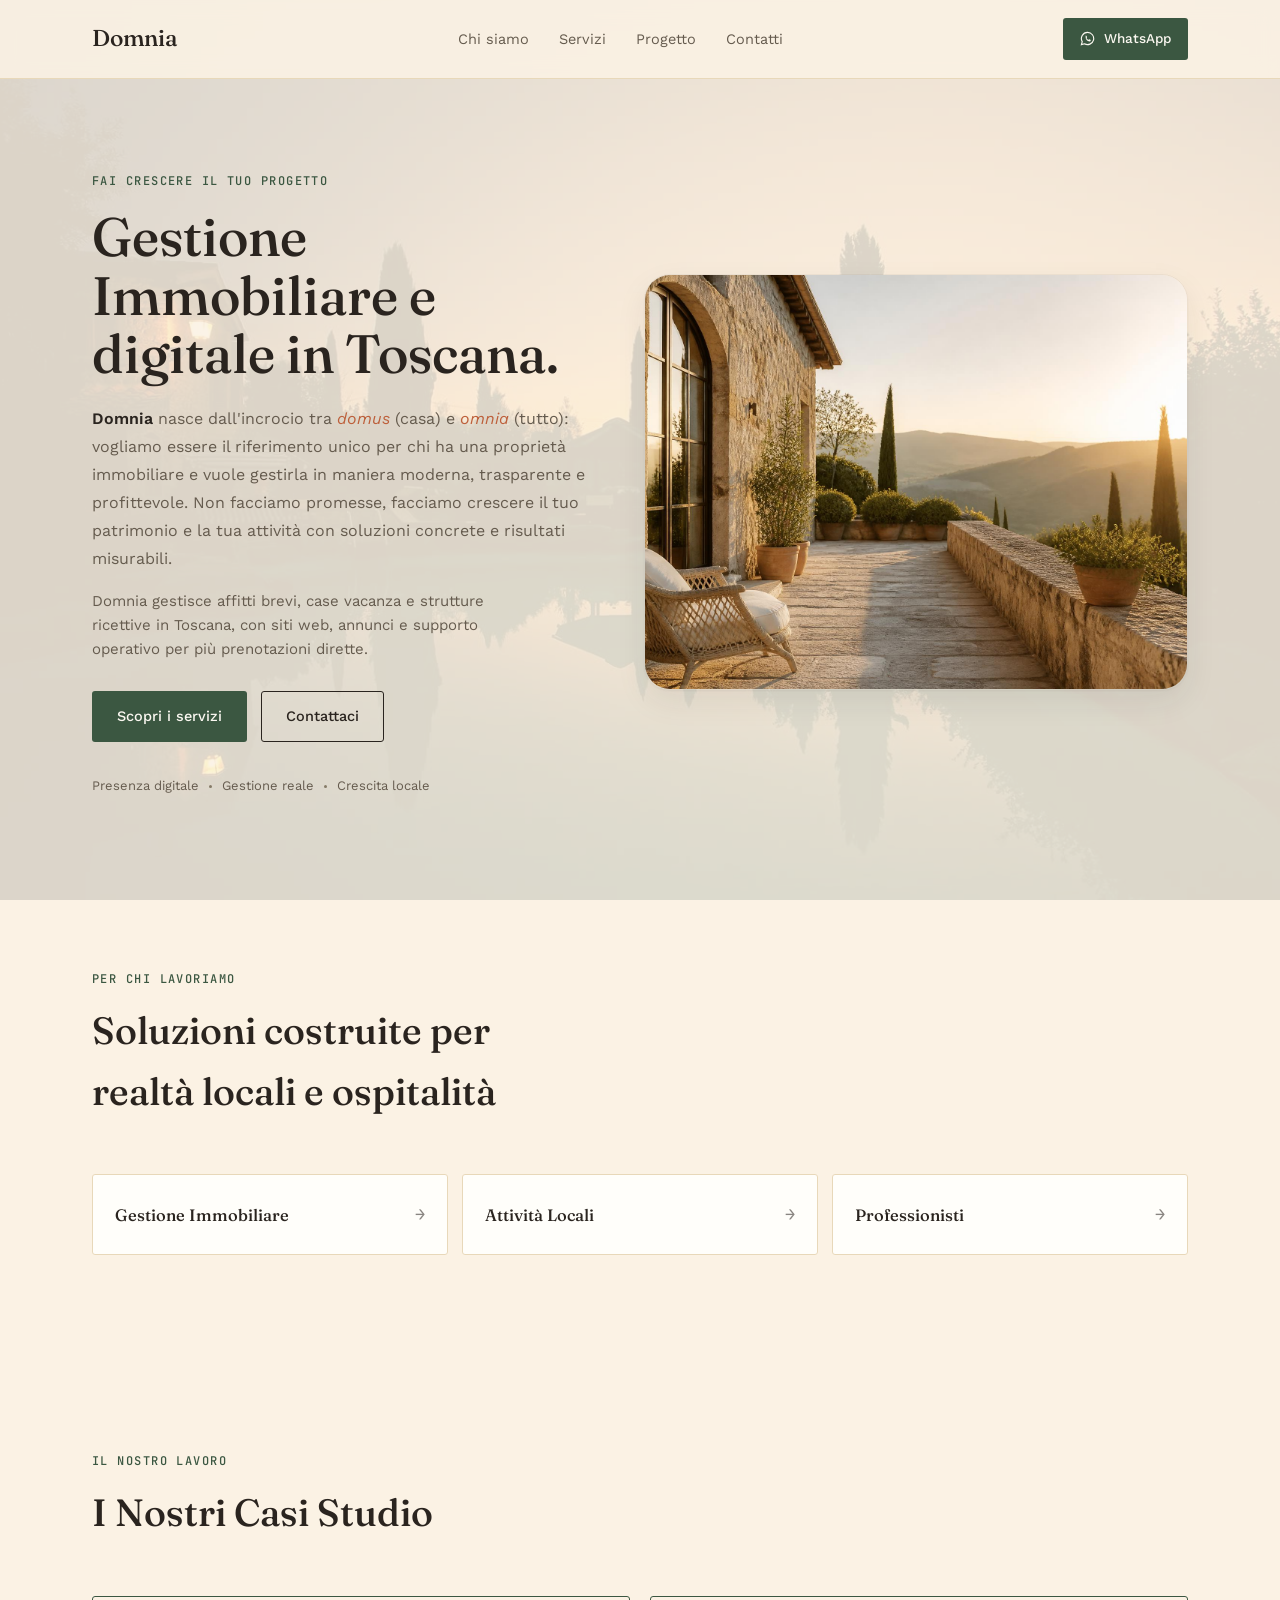
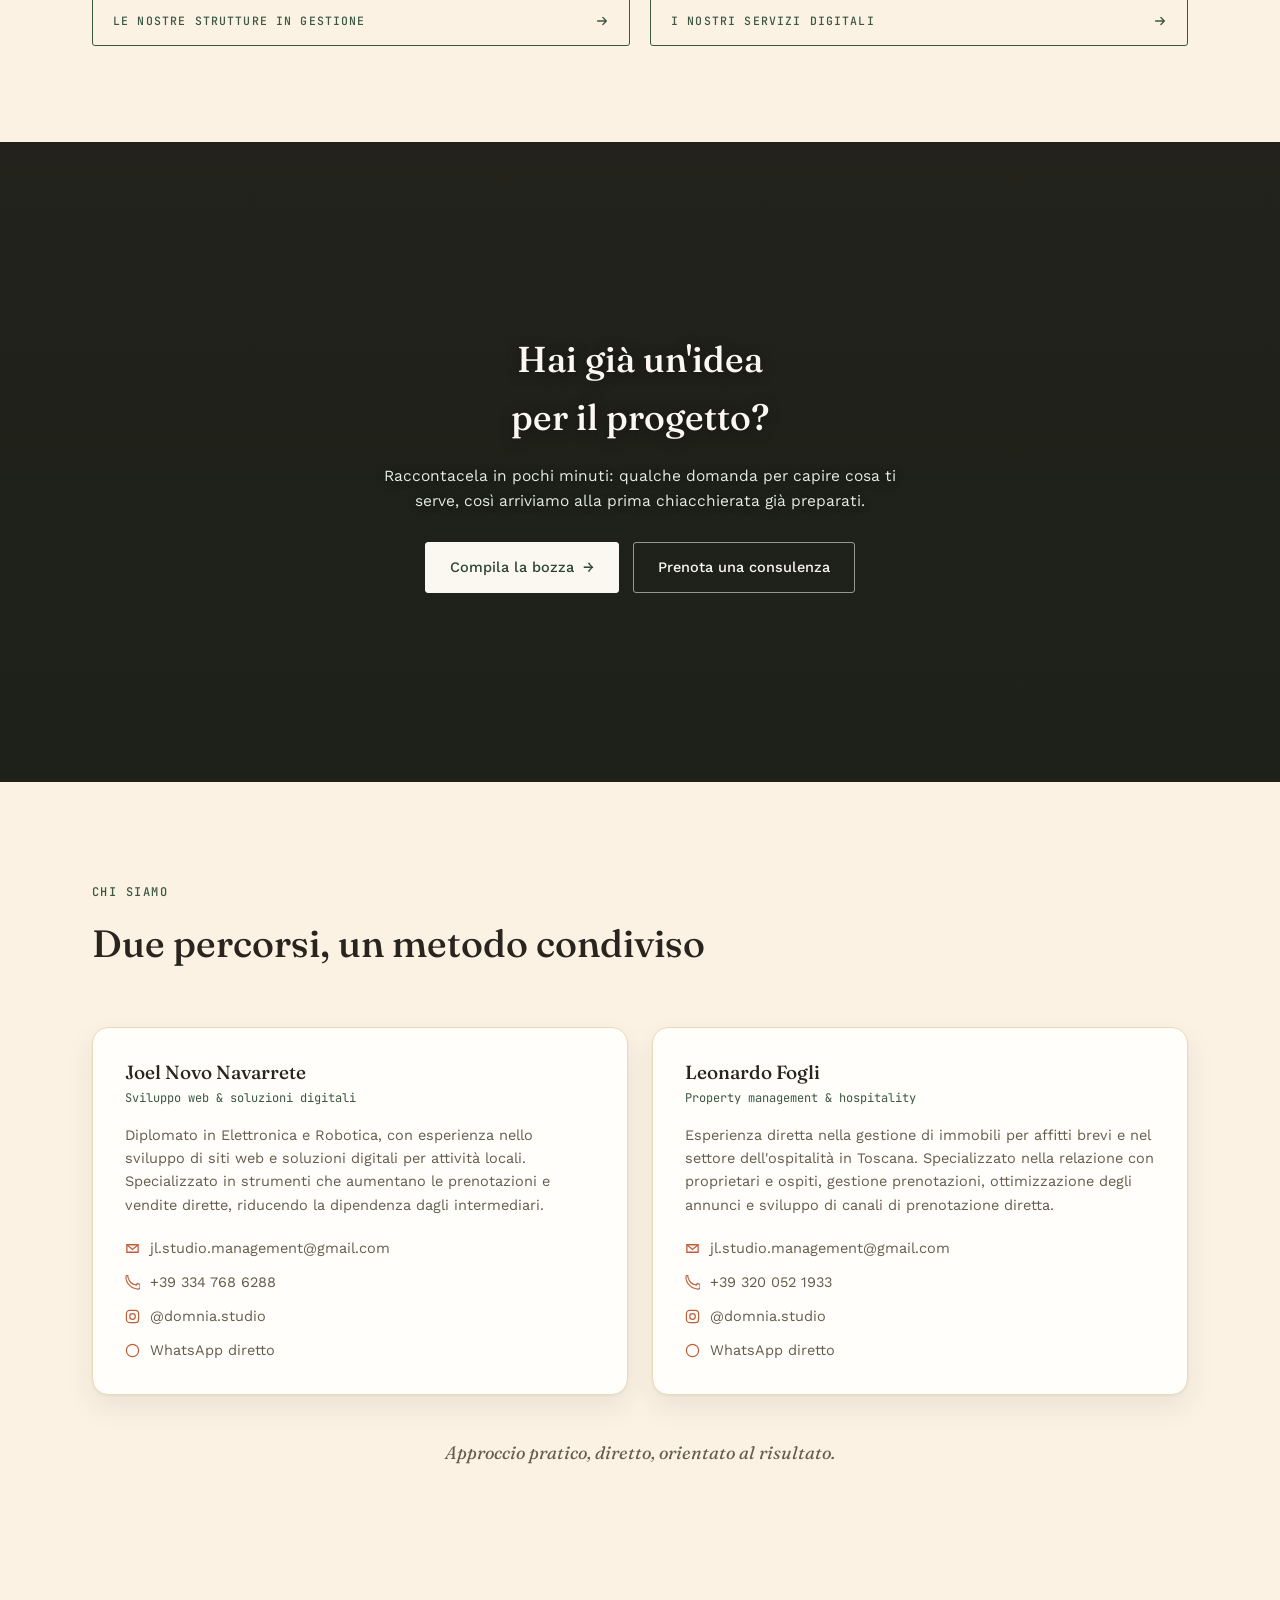
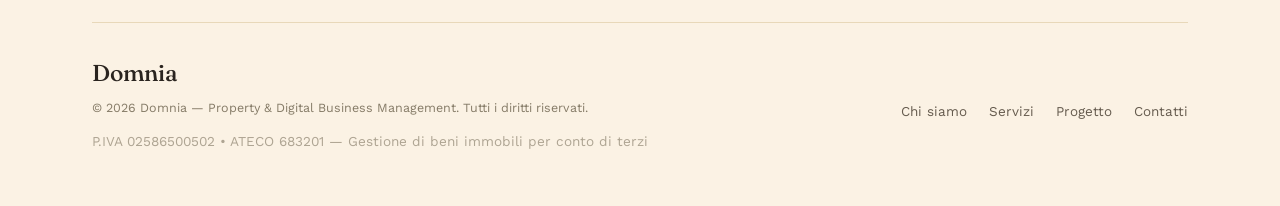
==== index.html @ e4d29210 "Aggiungi codice ATECO nel footer" ====
<!DOCTYPE html>
<html lang="it">
<head>
<meta charset="UTF-8">
<meta name="viewport" content="width=device-width, initial-scale=1.0">
<title>Domnia</title>
<meta name="description" content="Domnia — gestione immobiliare e digitale in Toscana: siti web, annunci e supporto operativo per più prenotazioni dirette.">
<link rel="stylesheet" href="assets/style.css">
</head>
<body>

<header class="nav">
  <div class="nav-row">
    <a class="logo" href="#top">Domnia</a>
    <ul class="nav-links">
      <li><a href="#chi-siamo">Chi siamo</a></li>
      <li><a href="#servizi">Servizi</a></li>
      <li><a href="#progetto">Progetto</a></li>
      <li><a href="#contatti">Contatti</a></li>
    </ul>
    <a class="btn btn-primary btn-sm" href="https://wa.me/393200521933" target="_blank" rel="noopener">
      <svg class="wa-icon" width="15" height="15" viewBox="0 0 16 16" fill="none"><path d="M8 1.5a6.5 6.5 0 0 0-5.6 9.8L1.5 14.5l3.3-.9A6.5 6.5 0 1 0 8 1.5Z" stroke="currentColor" stroke-width="1.2"/><path d="M5.6 5.4c.2-.4.4-.4.6-.4h.4c.2 0 .3 0 .4.3l.5 1.2c0 .2 0 .3-.1.4l-.4.5c-.1.1-.1.2 0 .4.3.6 1 1.3 1.6 1.6.2.1.3.1.4 0l.5-.4c.1-.1.2-.1.4-.1l1.2.5c.2.1.3.2.3.4v.4c0 .2 0 .4-.4.6-.4.3-1 .4-1.6.2-1.4-.4-2.9-1.9-3.3-3.3-.2-.6-.1-1.2.2-1.6Z" fill="currentColor"/></svg>
      WhatsApp
    </a>
  </div>
</header>

<main id="top">

  <section class="hero">
    <div class="wrap hero-grid">
      <div>
        <span class="eyebrow fade-up">Fai crescere il tuo progetto</span>
        <h1 class="fade-up" data-delay="1">Gestione Immobiliare e digitale in Toscana.</h1>
        <p class="hero-intro fade-up" data-delay="2"><strong>Domnia</strong> nasce dall'incrocio tra <em>domus</em> (casa) e <em>omnia</em> (tutto): vogliamo essere il riferimento unico per chi ha una proprietà immobiliare e vuole gestirla in maniera moderna, trasparente e profittevole. Non facciamo promesse, facciamo crescere il tuo patrimonio e la tua attività con soluzioni concrete e risultati misurabili.</p>
        <p class="hero-sub fade-up" data-delay="3">Domnia gestisce affitti brevi, case vacanza e strutture ricettive in Toscana, con siti web, annunci e supporto operativo per più prenotazioni dirette.</p>
        <div class="hero-actions fade-up" data-delay="4">
          <a class="btn btn-primary" href="#servizi">Scopri i servizi</a>
          <a class="btn btn-ghost" href="#contatti">Contattaci</a>
        </div>
        <div class="hero-tags">
          <span>Presenza digitale</span><span class="dot"></span>
          <span>Gestione reale</span><span class="dot"></span>
          <span>Crescita locale</span>
        </div>
      </div>

      <div class="hero-visual">
        <img
          src="images/hero-toscana.jpg"
          alt="Terrazza in pietra di un casale toscano al tramonto, con vasi in terracotta, cipressi e vista sulle colline"
          width="1600" height="1104" loading="eager" decoding="async"
        >
      </div>
    </div>
  </section>

  <section class="band-alt reveal" id="servizi">
    <div class="wrap">
      <div class="section-head">
        <span class="eyebrow fade-up">Per chi lavoriamo</span>
        <h2 class="fade-up" data-delay="1">Soluzioni costruite per realtà locali e ospitalità</h2>
      </div>
      <div class="chip-grid">
        <a class="chip" href="gestione-immobiliare.html">Gestione Immobiliare <span class="chip-more" aria-hidden="true">&rarr;</span></a>
        <a class="chip" href="attivita-locali.html">Attività Locali <span class="chip-more" aria-hidden="true">&rarr;</span></a>
        <a class="chip" href="professionisti.html">Professionisti <span class="chip-more" aria-hidden="true">&rarr;</span></a>
      </div>
    </div>
  </section>

  <section class="reveal" id="casi-studio">
    <div class="wrap">
      <div class="section-head">
        <span class="eyebrow fade-up">Il nostro lavoro</span>
        <h2 class="fade-up" data-delay="1">I Nostri Casi Studio</h2>
      </div>
      <div class="servizi-scorciatoie">
        <a class="btn-strutture" href="strutture-in-gestione.html">
          <span>Le nostre strutture in gestione</span>
          <svg width="14" height="14" viewBox="0 0 16 16" fill="none"><path d="M3 8h10M9 4l4 4-4 4" stroke="currentColor" stroke-width="1.5" stroke-linecap="round" stroke-linejoin="round"/></svg>
        </a>
        <a class="btn-strutture" href="casi-studio.html">
          <span>I nostri servizi digitali</span>
          <svg width="14" height="14" viewBox="0 0 16 16" fill="none"><path d="M3 8h10M9 4l4 4-4 4" stroke="currentColor" stroke-width="1.5" stroke-linecap="round" stroke-linejoin="round"/></svg>
        </a>
      </div>
    </div>
  </section>

  <section class="video-band reveal" id="progetto">
    <video
      class="band-video"
      src="video/domnia-presentazione.mp4"
      autoplay muted loop playsinline preload="metadata"
      aria-hidden="true"
    ></video>
    <div class="video-cta">
      <div class="wrap">
        <h2 class="fade-up">Hai già un'idea per il progetto?</h2>
        <p class="fade-up" data-delay="1">Raccontacela in pochi minuti: qualche domanda per capire cosa ti serve, così arriviamo alla prima chiacchierata già preparati.</p>
        <div class="video-azioni">
          <a class="btn btn-primary" href="questionario.html">Compila la bozza <span class="btn-arrow">→</span></a>
          <a class="btn btn-chiaro" href="https://wa.me/393200521933?text=Ciao%20Domnia%2C%20vorrei%20prenotare%20una%20prima%20consulenza%20gratuita." target="_blank" rel="noopener">Prenota una consulenza</a>
        </div>
      </div>
    </div>
  </section>

  <section class="reveal" id="chi-siamo">
    <div class="wrap" id="contatti">
      <div class="section-head">
        <span class="eyebrow fade-up">Chi siamo</span>
        <h2 class="fade-up" data-delay="1">Due percorsi, un metodo condiviso</h2>
      </div>
      <div class="team-grid">
        <div class="team-card">
          <h3>Joel Novo Navarrete</h3>
          <span class="contact-role">Sviluppo web &amp; soluzioni digitali</span>
          <p>Diplomato in Elettronica e Robotica, con esperienza nello sviluppo di siti web e soluzioni digitali per attività locali. Specializzato in strumenti che aumentano le prenotazioni e vendite dirette, riducendo la dipendenza dagli intermediari.</p>
          <ul class="contact-list">
            <li><a href="mailto:jl.studio.management@gmail.com"><svg width="15" height="15" viewBox="0 0 16 16" fill="none"><path d="M2 4h12v8H2z" stroke="currentColor" stroke-width="1.4"/><path d="M2 4l6 5 6-5" stroke="currentColor" stroke-width="1.4"/></svg>jl.studio.management@gmail.com</a></li>
            <li><a href="tel:+393347686288"><svg width="15" height="15" viewBox="0 0 16 16" fill="none"><path d="M3 2c1 3 2 5 3 6s3 2 6 3l1-2 3 1v3c0 1-1 2-2 2C7 15 1 9 1 2c0-1 1-2 2-2z" stroke="currentColor" stroke-width="1.2"/></svg>+39 334 768 6288</a></li>
            <li><a href="https://instagram.com/domnia.studio" target="_blank" rel="noopener"><svg width="15" height="15" viewBox="0 0 16 16" fill="none"><rect x="1.5" y="1.5" width="13" height="13" rx="3.5" stroke="currentColor" stroke-width="1.3"/><circle cx="8" cy="8" r="3" stroke="currentColor" stroke-width="1.3"/></svg>@domnia.studio</a></li>
            <li><a href="https://wa.me/393347686288" target="_blank" rel="noopener"><svg width="15" height="15" viewBox="0 0 16 16" fill="none"><circle cx="8" cy="8" r="6.5" stroke="currentColor" stroke-width="1.3"/></svg>WhatsApp diretto</a></li>
          </ul>
        </div>
        <div class="team-card">
          <h3>Leonardo Fogli</h3>
          <span class="contact-role">Property management &amp; hospitality</span>
          <p>Esperienza diretta nella gestione di immobili per affitti brevi e nel settore dell'ospitalità in Toscana. Specializzato nella relazione con proprietari e ospiti, gestione prenotazioni, ottimizzazione degli annunci e sviluppo di canali di prenotazione diretta.</p>
          <ul class="contact-list">
            <li><a href="mailto:jl.studio.management@gmail.com"><svg width="15" height="15" viewBox="0 0 16 16" fill="none"><path d="M2 4h12v8H2z" stroke="currentColor" stroke-width="1.4"/><path d="M2 4l6 5 6-5" stroke="currentColor" stroke-width="1.4"/></svg>jl.studio.management@gmail.com</a></li>
            <li><a href="tel:+393200521933"><svg width="15" height="15" viewBox="0 0 16 16" fill="none"><path d="M3 2c1 3 2 5 3 6s3 2 6 3l1-2 3 1v3c0 1-1 2-2 2C7 15 1 9 1 2c0-1 1-2 2-2z" stroke="currentColor" stroke-width="1.2"/></svg>+39 320 052 1933</a></li>
            <li><a href="https://instagram.com/domnia.studio" target="_blank" rel="noopener"><svg width="15" height="15" viewBox="0 0 16 16" fill="none"><rect x="1.5" y="1.5" width="13" height="13" rx="3.5" stroke="currentColor" stroke-width="1.3"/><circle cx="8" cy="8" r="3" stroke="currentColor" stroke-width="1.3"/></svg>@domnia.studio</a></li>
            <li><a href="https://wa.me/393200521933" target="_blank" rel="noopener"><svg width="15" height="15" viewBox="0 0 16 16" fill="none"><circle cx="8" cy="8" r="6.5" stroke="currentColor" stroke-width="1.3"/></svg>WhatsApp diretto</a></li>
          </ul>
        </div>
      </div>
      <p class="approach-line">Approccio pratico, diretto, orientato al risultato.</p>
    </div>
  </section>

</main>

<footer>
  <div class="wrap">
    <hr class="hairline" style="margin-bottom:32px">
    <div class="footer-row">
      <div>
        <a class="logo" href="#top">Domnia</a>
        <p class="footer-copy">© 2026 Domnia — Property &amp; Digital Business Management. Tutti i diritti riservati.</p>
        <p class="footer-copy" style="font-size: 0.85em; opacity: 0.65;">P.IVA 02586500502 • ATECO 683201 — Gestione di beni immobili per conto di terzi</p>
      </div>
      <ul class="footer-links">
        <li><a href="#chi-siamo">Chi siamo</a></li>
        <li><a href="#servizi">Servizi</a></li>
        <li><a href="#progetto">Progetto</a></li>
        <li><a href="#contatti">Contatti</a></li>
      </ul>
    </div>
  </div>
</footer>

<script src="assets/script.js"></script>

</body>
</html>
---- assets/style.css ----
@import url('https://fonts.googleapis.com/css2?family=Fraunces:opsz,wght@9..144,400;9..144,500;9..144,600;9..144,700&family=Work+Sans:wght@400;500;600&family=JetBrains+Mono:wght@400;500&display=swap');

  :root{
    --bg:         #FBF2E4;
    --bg-hero-1:  #FCF6EA;
    --bg-hero-2:  #F7E4C6;
    --bg-alt:     #F2E1C6;
    --surface:    #FFFEFA;
    --ink:        #2A241F;
    /* Scuriti quel tanto che basta a compensare la fotografia di sfondo:
       senza, il testo secondario scendeva sotto la soglia di leggibilita'. */
    --ink-soft:   #655B4E;
    --ink-faint:  #857B67;
    --accent:     #3B5741;
    --accent-deep:#2C4432;
    --accent-tint:#E4EADC;
    --coral:      #BD5F3A;
    --coral-deep: #9E4C2E;
    --line:       #E8D8B9;
    --shadow: 0 1px 2px rgba(42,36,32,.05), 0 12px 30px rgba(42,36,32,.08);
    color-scheme: light;
  }

  *{ box-sizing:border-box; }
  html{ scroll-behavior:smooth; }
  @media (prefers-reduced-motion: reduce){ html{ scroll-behavior:auto; } *{ animation-duration:0.001ms !important; animation-iteration-count:1 !important; transition-duration:0.001ms !important; } }

  /* Il colore di fondo sta su html, non su body: cosi' il livello con la
     fotografia (body::before, z-index -1) puo' stare sopra al colore ma
     dietro a tutto il contenuto. */
  html{ background:var(--bg); }
  body{
    margin:0;
    background:transparent;
    color:var(--ink);
    font-family:'Work Sans', ui-sans-serif, system-ui, -apple-system, sans-serif;
    font-size:16px;
    line-height:1.6;
    -webkit-font-smoothing:antialiased;
  }

  /* Fotografia di sfondo per tutta la pagina, molto attenuata.
     Fissa: resta ferma mentre si scorre, come una texture. */
  body::before{
    content:''; position:fixed; inset:0; z-index:-1; pointer-events:none;
    /* Percorso relativo a questo file, non alla pagina: il CSS sta in assets/ */
    background:url('../images/sfondo-tramonto.jpg') center center / cover no-repeat;
    /* 0.12 e' il limite oltre il quale il testo secondario scende sotto la
       soglia di contrasto leggibile, misurato sul punto piu' scuro della
       fotografia. Alzandola vanno riscuriti anche i colori del testo. */
    opacity:0.12;
  }
  /* Su schermi stretti l'immagine si vedrebbe troppo ingrandita e
     disturberebbe la lettura: la attenuiamo ancora. */
  @media (max-width:720px){ body::before{ opacity:0.08; } }

  img,svg{ max-width:100%; display:block; }
  a{ color:inherit; text-decoration:none; }
  a:focus-visible, button:focus-visible{ outline:2px solid var(--accent); outline-offset:3px; border-radius:2px; }

  h1,h2,h3{
    font-family:'Fraunces', Georgia, 'Times New Roman', serif;
    font-weight:500;
    color:var(--ink);
    text-wrap:balance;
    margin:0;
  }

  .eyebrow{
    font-family:'JetBrains Mono', ui-monospace, Menlo, monospace;
    font-size:12px;
    letter-spacing:0.12em;
    text-transform:uppercase;
    color:var(--accent);
    font-weight:500;
  }

  .wrap{ max-width:1160px; margin:0 auto; padding:0 32px; }
  @media (max-width:640px){ .wrap{ padding:0 20px; } }
  .hairline{ border:none; border-top:1px solid var(--line); margin:0; }

  /* ---------- NAV ---------- */
  .nav{
    position:sticky; top:0; z-index:50;
    background:rgba(251,242,228,0.88);
    backdrop-filter:blur(10px);
    -webkit-backdrop-filter:blur(10px);
    border-bottom:1px solid var(--line);
  }
  .nav-row{
    display:flex; align-items:center; justify-content:space-between;
    padding:18px 32px; max-width:1160px; margin:0 auto; gap:24px;
  }
  .logo{
    font-family:'Fraunces', serif; font-weight:500; font-size:23px; letter-spacing:-0.01em; color:var(--ink);
  }
  .nav-links{ display:flex; align-items:center; gap:30px; list-style:none; margin:0; padding:0; }
  .nav-links a{ font-size:14.5px; color:var(--ink-soft); transition:color .15s; }
  .nav-links a:hover{ color:var(--accent); }
  @media (max-width:820px){ .nav-links{ display:none; } }

  /* ---------- BUTTONS ---------- */
  .btn{
    display:inline-flex; align-items:center; gap:9px;
    padding:13px 24px; border-radius:3px;
    font-size:14.5px; font-weight:500;
    border:1px solid transparent; cursor:pointer;
    transition:transform .15s ease, background .15s, border-color .15s, color .15s;
  }
  .btn:hover{ transform:translateY(-1px); }
  .btn-primary{ background:var(--accent); color:#FBF8F1; }
  .btn-primary:hover{ background:var(--accent-deep); }
  .btn-ghost{ border-color:var(--ink); color:var(--ink); background:transparent; }
  .btn-ghost:hover{ background:var(--ink); color:var(--bg); }
  .btn-sm{ padding:9px 16px; font-size:13.5px; }
  .btn-arrow{ transition:transform .15s; }
  .btn:hover .btn-arrow{ transform:translateX(3px); }
  .wa-icon{ flex:none; }

  /* ---------- SECTION rhythm ---------- */
  section{ padding:96px 0; }
  @media (max-width:640px){ section{ padding:64px 0; } }
  .section-head{ max-width:640px; margin-bottom:52px; }
  .section-head h2{ font-size:clamp(28px,3.6vw,38px); margin-top:10px; }
  /* Nessun colore di fondo: la fotografia si vede alla stessa intensita'
     in tutta la pagina, senza fasce piu' chiare o piu' scure. */
  .band-alt{ background:transparent; }

  /* ---------- HERO ---------- */
  .hero{ background:transparent; padding:88px 0 72px; }
  .hero-grid{ display:grid; grid-template-columns:1fr 1.08fr; gap:48px; align-items:center; }
  @media (max-width:900px){ .hero-grid{ grid-template-columns:1fr; gap:40px; } }
  .hero h1{ font-size:clamp(36px,5vw,54px); line-height:1.08; margin-top:16px; }
  .hero-intro{ font-size:16px; line-height:1.75; color:var(--ink-soft); margin-top:22px; max-width:52ch; }
  .hero-intro strong{ color:var(--ink); font-weight:600; }
  .hero-intro em{ font-style:italic; color:var(--coral); }
  /* Distinto dal paragrafo principale per corpo, non per colore: con
     --ink-faint questo testo scendeva sotto la soglia di contrasto. */
  .hero-sub{ font-size:15px; color:var(--ink-soft); margin-top:16px; max-width:46ch; }
  .hero-actions{ display:flex; gap:14px; margin-top:30px; flex-wrap:wrap; }
  .hero-tags{ display:flex; gap:10px; margin-top:34px; flex-wrap:wrap; align-items:center; }
  .hero-tags span{ font-size:13px; color:var(--ink-soft); }
  .hero-tags .dot{ width:3px; height:3px; border-radius:50%; background:var(--ink-faint); }
  .hero-visual{ border-radius:26px; overflow:hidden; box-shadow:var(--shadow); border:1px solid rgba(42,36,32,0.06); }
  /* Altezza imposta con ritaglio centrato: la foto guadagna presenza in
     verticale senza rubare larghezza al titolo, che altrimenti andrebbe
     a capo una riga in piu'. */
  .hero-visual img{ width:100%; height:clamp(340px,46vh,480px); object-fit:cover; display:block; }

  /* ---------- CHI SIAMO ---------- */
  .team-grid{ display:grid; grid-template-columns:1fr 1fr; gap:24px; }
  @media (max-width:720px){ .team-grid{ grid-template-columns:1fr; } }
  .team-card{
    background:var(--surface); border:1px solid var(--line); border-radius:16px;
    padding:32px; box-shadow:var(--shadow);
  }
  .team-card h3{ font-size:19px; line-height:1.3; }
  .team-card p{ color:var(--ink-soft); margin-top:14px; font-size:14.5px; }
  .wa-link{
    display:inline-flex; align-items:center; gap:8px; margin-top:20px;
    color:var(--coral); font-weight:500; font-size:14px; transition:color .15s, gap .15s;
  }
  .wa-link:hover{ color:var(--coral-deep); gap:11px; }
  .approach-line{ text-align:center; margin-top:44px; font-family:'Fraunces',serif; font-style:italic; font-size:18px; color:var(--ink-soft); }

  /* ---------- WHO FOR chips ---------- */
  .chip-grid{ display:grid; grid-template-columns:repeat(3,1fr); gap:14px; }
  @media (max-width:720px){ .chip-grid{ grid-template-columns:1fr; } }
  .chip{
    display:flex; align-items:center; justify-content:space-between; gap:14px;
    width:100%; text-align:left; cursor:pointer;
    background:var(--surface); border:1px solid var(--line); border-radius:3px;
    padding:26px 22px; font-family:'Fraunces',serif; font-size:16.5px; font-weight:500;
    color:var(--ink);
    transition:background .15s,color .15s,border-color .15s,transform .15s;
  }
  .chip:hover{ background:var(--accent); color:#FBF8F1; border-color:var(--accent); transform:translateY(-2px); }
  .chip-more{ font-family:'JetBrains Mono',monospace; font-size:17px; opacity:.55; }

  /* ---------- ESPANSORE "COME LAVORIAMO" ---------- */
  .modal-steps{ margin-top:22px; border-top:1px solid var(--line); padding-top:18px; }
  .modal-steps summary{
    display:flex; align-items:center; justify-content:space-between;
    cursor:pointer; list-style:none;
    font-family:'JetBrains Mono',monospace; font-size:11px; font-weight:500;
    text-transform:uppercase; letter-spacing:0.08em; color:var(--accent);
    padding:6px 0; user-select:none;
  }
  .modal-steps summary::-webkit-details-marker{ display:none; }
  .modal-steps summary::after{
    content:"+"; font-family:'JetBrains Mono',monospace; font-size:15px;
    color:var(--accent); transition:transform .25s ease;
  }
  .modal-steps[open] summary::after{ transform:rotate(45deg); }
  .modal-steps .step-list{
    overflow:hidden; margin-top:16px;
    animation:steps-open .28s ease forwards;
  }
  @keyframes steps-open{
    from{ opacity:0; transform:translateY(-6px); }
    to{ opacity:1; transform:translateY(0); }
  }
  .step-list{ display:grid; grid-template-columns:1fr 1fr; gap:11px 20px; }
  @media (max-width:560px){ .step-list{ grid-template-columns:1fr; } }
  .step{ display:flex; gap:10px; align-items:baseline; }
  .step-num{ font-family:'JetBrains Mono',monospace; font-size:11px; color:var(--coral); flex:none; }
  .step p{ margin:0; font-size:13px; color:var(--ink-soft); }
  .step strong{ color:var(--ink); font-weight:600; }

  /* ---------- CORPO DELLE PAGINE DI DETTAGLIO ---------- */
  .fs-body{ flex:1; padding:36px 32px; max-width:900px; width:100%; margin:0 auto; }
  @media (max-width:640px){ .fs-body{ padding:24px 20px; } }

  /* ---------- PAGINE INTERNE ---------- */
  /* Le schermate di dettaglio sono pagine vere, non finestre sovrapposte:
     riusano lo stesso corpo dei modali, con in piu' il ritorno e il titolo. */
  .pagina{ padding-top:52px; padding-bottom:84px; }
  /* flex e non inline-flex: cosi' occupa una riga sua e la dicitura sotto
     non gli finisce accanto. width:fit-content tiene il bersaglio del clic
     largo quanto il testo. */
  .torna{
    display:flex; width:fit-content; align-items:center; gap:9px; margin-bottom:36px;
    font-family:'JetBrains Mono',monospace; font-size:11.5px; font-weight:500;
    letter-spacing:0.09em; text-transform:uppercase; color:var(--ink-soft);
    transition:color .15s, gap .15s;
  }
  .torna:hover{ color:var(--accent); gap:13px; }
  .pagina-titolo{ font-size:clamp(28px,4vw,40px); line-height:1.12; margin:8px 0 26px; max-width:22ch; }

  .fs-lead{ font-size:17px; color:var(--ink-soft); max-width:58ch; margin:0 0 10px; line-height:1.75; }
  .fs-lead strong{ color:var(--accent); }
  .fs-prop-list{ display:grid; grid-template-columns:1fr 1fr; gap:24px; }
  @media (max-width:720px){ .fs-prop-list{ grid-template-columns:1fr; } }
  .fs-prop-card{ border:1px solid var(--line); border-radius:20px; overflow:hidden; background:var(--surface); box-shadow:var(--shadow); }
  .fs-prop-slides{ display:flex; overflow-x:hidden; scroll-behavior:smooth; }
  .fs-prop-slides img{ width:100%; height:260px; object-fit:cover; flex:none; flex-shrink:0; }
  @media (max-width:640px){ .fs-prop-slides img{ height:200px; } }

  /* ---------- STRUTTURE button & modal ---------- */
  /* margin-top:auto incolla il pulsante in fondo alla scheda: le due schede
     hanno elenchi di lunghezza diversa, cosi' i pulsanti restano allineati. */
  .btn-strutture{
    display:flex; align-items:center; justify-content:space-between; gap:14px;
    width:100%; margin-top:auto; padding:15px 20px; text-align:left;
    background:transparent; border:1px solid var(--accent); border-radius:3px;
    color:var(--accent); font-family:'JetBrains Mono',monospace;
    font-size:11.5px; font-weight:500; letter-spacing:0.1em;
    text-transform:uppercase; cursor:pointer;
    transition:background .2s ease, color .2s ease;
  }
  .btn-strutture:hover,
  .btn-strutture:focus-visible{ background:var(--accent); color:#FBF8F1; }
  .btn-strutture svg{ flex:none; transition:transform .2s ease; }
  .btn-strutture:hover svg,
  .btn-strutture:focus-visible svg{ transform:translateX(4px); }

  .prop-list{ display:flex; flex-direction:column; gap:32px; margin-top:22px; }
  .prop-card{ border:1px solid var(--line); border-radius:16px; overflow:hidden; background:var(--bg); }
  .prop-gallery{ position:relative; }
  .prop-slides{ display:flex; overflow-x:hidden; scroll-behavior:smooth; border-radius:0; }
  .prop-slides img{ width:100%; height:220px; object-fit:cover; flex:none; flex-shrink:0; }
  .prop-nav{ position:absolute; top:50%; transform:translateY(-50%); display:flex; justify-content:space-between; width:100%; padding:0 10px; pointer-events:none; }
  .prop-btn{
    pointer-events:all; width:32px; height:32px; border-radius:3px; border:none;
    background:rgba(255,255,255,.82); backdrop-filter:blur(4px); cursor:pointer;
    display:flex; align-items:center; justify-content:center;
    font-size:15px; color:var(--ink); transition:background .15s;
  }
  .prop-btn:hover{ background:#fff; }
  .prop-dots{ display:flex; justify-content:center; gap:6px; padding:10px 0 0; }
  .prop-dot{ width:6px; height:6px; border-radius:50%; background:var(--line); border:none; cursor:pointer; padding:0; transition:background .2s; }
  .prop-dot.active{ background:var(--accent); }
  .prop-body{ padding:20px 22px 24px; }
  .prop-tag{
    display:inline-block; background:var(--accent); color:#FBF8F1;
    font-family:'JetBrains Mono',monospace; font-size:10px; font-weight:500;
    text-transform:uppercase; letter-spacing:0.1em;
    padding:3px 10px; border-radius:3px; margin-bottom:10px;
  }
  .prop-body h4{ font-family:'Fraunces',serif; font-size:18px; font-weight:600; margin:0 0 8px; }
  .prop-body p{ font-size:13.5px; color:var(--ink-soft); margin:0; line-height:1.6; }

  /* ---------- CASI STUDIO (modale fullscreen) ---------- */
  .fs-case-list{ display:grid; grid-template-columns:1fr 1fr; gap:26px; }
  @media (max-width:820px){ .fs-case-list{ grid-template-columns:1fr; } }
  .fs-case-card{
    display:flex; flex-direction:column;
    border:1px solid var(--line); border-radius:20px; overflow:hidden;
    background:var(--surface); box-shadow:var(--shadow);
  }
  .case-window{ background:var(--bg-alt); border-bottom:1px solid var(--line); }
  .case-chrome{ display:flex; align-items:center; gap:8px; padding:11px 14px; border-bottom:1px solid var(--line); }
  .case-dot{ width:9px; height:9px; border-radius:50%; background:var(--line); flex:none; }
  .case-dot:nth-child(1){ background:#E5928A; }
  .case-dot:nth-child(2){ background:#E8C57E; }
  .case-dot:nth-child(3){ background:#9DBE8C; }
  .case-url{
    flex:1; margin-left:6px; background:var(--surface); border:1px solid var(--line);
    border-radius:100px; padding:5px 13px; text-align:center;
    font-family:'JetBrains Mono',monospace; font-size:11px; color:var(--ink-soft);
    white-space:nowrap; overflow:hidden; text-overflow:ellipsis;
  }
  /* L'anteprima mostra solo il marchio del cliente, nessun testo sovrapposto. */
  .case-shot{
    height:260px;
    background-position:center; background-repeat:no-repeat;
    background-size:cover;
  }
  .case-shot-kind, .case-shot-name{ display:none; }
  @media (max-width:640px){ .case-shot{ height:220px; } }
  /* Marchio quadrato su fondo pieno: lo teniamo intero e coloriamo il riquadro
     con lo stesso crema del logo, cosi' le bande laterali non si vedono. */
  .case-shot.logo-contain{ background-size:contain; }
  .fs-case-body{ padding:24px 24px 26px; display:flex; flex-direction:column; flex:1; }
  .case-sub{ font-size:13px; color:var(--ink-faint); margin:0; }
  .case-rows{ display:flex; flex-direction:column; gap:14px; margin:20px 0 0; }
  .case-row .label{
    display:block; font-family:'JetBrains Mono',monospace; font-size:10.5px;
    letter-spacing:0.09em; text-transform:uppercase; color:var(--coral); margin-bottom:5px;
  }
  .case-row p{ font-size:13.5px; color:var(--ink-soft); margin:0; line-height:1.65; }
  .case-visit{
    display:inline-flex; align-items:center; justify-content:center; gap:9px;
    margin-top:auto; padding-top:22px;
  }
  .case-visit a{
    display:inline-flex; align-items:center; gap:9px; width:100%; justify-content:center;
    background:var(--accent); color:#FBF8F1; border-radius:3px;
    padding:12px 20px; font-size:14px; font-weight:500;
    transition:background .18s, transform .18s;
  }
  .case-visit a:hover{ background:var(--accent-deep); transform:translateY(-1px); }
  .case-visit svg{ transition:transform .18s; }
  .case-visit a:hover svg{ transform:translate(2px,-2px); }

  /* Scorciatoie nella sezione servizi, in attesa dei nuovi contenuti. */
  .servizi-scorciatoie{ display:grid; grid-template-columns:1fr 1fr; gap:20px; }
  @media (max-width:720px){ .servizi-scorciatoie{ grid-template-columns:1fr; } }
  .servizi-scorciatoie .btn-strutture{ margin-top:0; }

  /* Divide il corpo di un modale in blocchi tematici. Nessun bordo: la
     separazione la danno le righe sottili dei blocchi sottostanti. */
  .fs-sub{
    font-family:'JetBrains Mono',monospace; font-size:11px; font-weight:500;
    text-transform:uppercase; letter-spacing:0.09em; color:var(--ink-faint);
    margin:52px 0 0;
  }

  /* Coppia di fotografie dentro un modale. Altezza fissa e object-fit:
     le due immagini hanno proporzioni diverse e senza ritaglio
     resterebbero disallineate. */
  .fs-photo-pair{ display:grid; grid-template-columns:1fr 1fr; gap:16px; margin-top:26px; }
  @media (max-width:640px){ .fs-photo-pair{ grid-template-columns:1fr; } }
  .fs-photo-pair img{
    display:block; width:100%; height:clamp(170px,24vh,230px);
    object-fit:cover; border-radius:4px;
  }

  /* ---------- QUESTIONARIO ---------- */

  /* La spaziatura sta sul contenitore, non sul titolo: dentro un fieldset i
     margini di legend non si comportano come quelli di un titolo normale. */
  .q-blocco{ border:none; margin:46px 0 0; padding:0; }
  .q-blocco:first-of-type{ margin-top:34px; }
  .q-blocco .fs-sub{ margin:0; padding:0; }
  .q-aiuto{ font-size:13px; color:var(--ink-soft); margin:10px 0 0; max-width:56ch; }
  .q-griglia{ display:grid; grid-template-columns:1fr 1fr; gap:18px 24px; margin-top:18px; }
  @media (max-width:640px){ .q-griglia{ grid-template-columns:1fr; } }
  .q-campo{ display:flex; flex-direction:column; gap:7px; margin-top:18px; }
  .q-griglia .q-campo{ margin-top:0; }
  .q-campo > span{ font-size:13.5px; color:var(--ink); font-weight:500; }
  .q-campo b{ color:var(--coral); font-weight:500; }
  .q-campo input, .q-campo textarea{
    font-family:inherit; font-size:14.5px; color:var(--ink);
    background:var(--surface); border:1px solid var(--line); border-radius:3px;
    padding:11px 13px; width:100%; resize:vertical;
    transition:border-color .15s, box-shadow .15s;
  }
  .q-campo input::placeholder, .q-campo textarea::placeholder{ color:var(--ink-faint); }
  .q-campo input:focus, .q-campo textarea:focus{
    outline:none; border-color:var(--accent);
    box-shadow:0 0 0 3px rgba(59,87,65,0.12);
  }
  /* Segnala i campi obbligatori solo dopo un tentativo di invio, non mentre
     si sta ancora scrivendo. */
  .q-inviato .q-campo input:invalid{ border-color:var(--coral); }

  .q-scelte{ display:grid; grid-template-columns:1fr 1fr; gap:10px; margin-top:18px; }
  @media (max-width:640px){ .q-scelte{ grid-template-columns:1fr; } }
  .q-sino{ display:flex; gap:10px; }
  .q-sino .q-scelta{ flex:1; }
  .q-scelta{
    display:flex; align-items:center; gap:10px; cursor:pointer;
    background:var(--surface); border:1px solid var(--line); border-radius:3px;
    padding:12px 14px; font-size:14px; color:var(--ink);
    transition:border-color .15s, background .15s;
  }
  .q-scelta:hover{ border-color:var(--accent); }
  .q-scelta input{ accent-color:var(--accent); width:16px; height:16px; flex:none; margin:0; cursor:pointer; }
  .q-scelta:has(input:checked){ border-color:var(--accent); background:var(--accent-tint); }
  .q-altro{ max-width:520px; }

  /* Trappola anti-robot: fuori dallo schermo, non nascosta con display:none,
     perche' i robot ignorano i campi dichiaratamente invisibili. */
  .q-trappola{ position:absolute; left:-9999px; width:1px; height:1px; overflow:hidden; }

  .q-campo input[type="file"]{
    padding:10px 13px; font-size:13.5px; cursor:pointer;
  }
  .q-campo input[type="file"]::file-selector-button{
    font:inherit; font-size:13px; margin-right:12px; cursor:pointer;
    background:var(--accent-tint); color:var(--accent-deep);
    border:1px solid var(--line); border-radius:3px; padding:7px 13px;
  }
  .q-campo input[type="file"]:disabled{ opacity:.5; cursor:not-allowed; }

  .q-invio{ margin-top:44px; padding-top:28px; border-top:1px solid var(--line); }
  .q-invio .btn-primary{ border:none; }
  .q-link{
    background:none; border:none; padding:0; cursor:pointer;
    font:inherit; font-size:13px; color:var(--accent);
    text-decoration:underline; text-underline-offset:2px;
  }
  .q-link:hover{ color:var(--accent-deep); }
  #q-esito:empty{ display:none; }
  #q-esito{ color:var(--coral-deep); font-weight:500; }

  /* Fascia video decorativa dentro un modale. */
  .fs-video-band{
    position:relative; margin-top:26px; border-radius:4px; overflow:hidden;
    height:clamp(170px,26vh,250px); background:var(--ink);
  }
  .fs-video-band video{ display:block; width:100%; height:100%; object-fit:cover; }
  /* Velatura: smorza la ripresa e la fa leggere come sfondo, non come player. */
  .fs-video-band::after{
    content:''; position:absolute; inset:0; pointer-events:none;
    background:linear-gradient(180deg, rgba(20,26,18,0.30), rgba(20,26,18,0.55));
  }

  /* Blocchi editoriali dentro i modali: al posto delle schede riquadrate,
     gerarchia tipografica e filetti sottili. */
  .fs-blocks{ display:grid; grid-template-columns:1fr 1fr; gap:0 58px; margin-top:18px; }
  @media (max-width:760px){ .fs-blocks{ grid-template-columns:1fr; gap:0; } }
  .fs-block{ padding:30px 0 34px; border-top:1px solid var(--line); }
  .fs-block-num{
    display:block; font-family:'JetBrains Mono',monospace; font-size:11px;
    letter-spacing:0.14em; color:var(--coral); margin-bottom:13px;
  }
  .fs-block h4{
    font-family:'Fraunces',serif; font-size:21px; font-weight:600;
    line-height:1.25; margin:0; color:var(--ink);
  }
  .fs-block > p{
    font-size:14.5px; line-height:1.75; color:var(--ink-soft);
    margin:12px 0 0; max-width:44ch;
  }
  .fs-points{ list-style:none; margin:22px 0 0; padding:0; }
  .fs-points li{
    position:relative; padding-left:22px; margin-top:13px;
    font-size:13.5px; line-height:1.6; color:var(--ink-soft);
  }
  .fs-points li:first-child{ margin-top:0; }
  /* Trattino allineato alla prima riga, qualunque sia la lunghezza del testo. */
  .fs-points li::before{
    content:''; position:absolute; left:0; top:0.6em;
    width:9px; height:1px; background:var(--accent);
  }

  /* ---------- SERVICES pillars ---------- */
  .service-grid{ display:grid; grid-template-columns:repeat(2,1fr); gap:28px; }
  @media (max-width:900px){ .service-grid{ grid-template-columns:1fr; } }
  .service-card{ display:flex; flex-direction:column; gap:16px; background:var(--surface); border:1px solid var(--line); border-radius:16px; padding:28px; }
  .service-num{ font-family:'JetBrains Mono',monospace; font-size:12px; color:var(--coral); }
  .service-card h3{ font-size:21px; }
  .service-card p{ color:var(--ink-soft); font-size:14.5px; }
  .service-card ul{ list-style:none; margin:6px 0 0; padding:0; display:flex; flex-direction:column; gap:9px; }
  .service-card li{ font-size:14px; color:var(--ink-soft); padding-left:16px; position:relative; }
  .service-card li::before{ content:"—"; position:absolute; left:0; color:var(--accent); }

  /* ---------- PORTFOLIO ---------- */
  .case-grid{ display:grid; grid-template-columns:1fr 1fr; gap:24px; }
  @media (max-width:820px){ .case-grid{ grid-template-columns:1fr; } }
  .case-card{ background:var(--surface); border:1px solid var(--line); border-radius:16px; overflow:hidden; box-shadow:var(--shadow); }
  .case-media{ height:120px; background:linear-gradient(135deg,var(--accent-tint),var(--bg-alt)); display:flex; align-items:flex-end; padding:20px; }
  .case-media span{ font-family:'JetBrains Mono',monospace; font-size:11px; letter-spacing:0.08em; text-transform:uppercase; color:var(--accent); }
  .case-body{ padding:28px; }
  .case-body h3{ font-size:20px; }
  .case-meta{ font-size:13.5px; color:var(--ink-faint); margin-top:4px; }
  .case-row{ margin-top:16px; }
  .case-row .label{ font-family:'JetBrains Mono',monospace; font-size:11px; text-transform:uppercase; letter-spacing:0.06em; color:var(--coral); }
  .case-row p{ margin:5px 0 0; font-size:14.5px; color:var(--ink-soft); }

  /* ---------- FASCIA VIDEO CON INVITO SOVRAPPOSTO ---------- */
  /* Video e testo occupano la stessa cella di griglia: si sovrappongono
     senza posizionamento assoluto, mantenendo l'altezza del video. */
  .video-band{ padding:0; background:var(--ink); display:grid; }
  .video-band > *{ grid-area:1 / 1; }
  .band-video{
    display:block; width:100%;
    height:clamp(440px,76vh,640px); object-fit:cover;
  }
  .video-cta{
    position:relative; display:flex; align-items:center; justify-content:center;
    text-align:center; padding:56px 0;
  }
  /* Velatura scura: senza, il testo chiaro sparisce sui campi assolati. */
  .video-cta::before{
    content:''; position:absolute; inset:0;
    background:linear-gradient(180deg, rgba(24,32,22,0.46), rgba(24,32,22,0.72));
  }
  .video-cta .wrap{ position:relative; }
  .video-cta h2{
    color:#FBF8F1; font-size:clamp(26px,3.6vw,36px); max-width:20ch; margin:0 auto;
    text-shadow:0 2px 14px rgba(0,0,0,0.45);
  }
  .video-cta p{
    color:#E4EDE0; max-width:52ch; margin:18px auto 0; font-size:15.5px;
    text-shadow:0 1px 10px rgba(0,0,0,0.45);
  }
  .video-azioni{ display:flex; gap:14px; justify-content:center; flex-wrap:wrap; margin-top:28px; }
  .video-cta .btn-primary{ background:#FBF8F1; color:var(--accent-deep); border:1px solid #FBF8F1; }
  .video-cta .btn-primary:hover{ background:#fff; border-color:#fff; }
  /* Secondaria sul video: contorno chiaro, cosi' resta leggibile sopra la
     ripresa senza competere con il pulsante principale. */
  .btn-chiaro{
    background:transparent; color:#FBF8F1; border:1px solid rgba(251,248,241,0.55);
  }
  .btn-chiaro:hover{ background:rgba(251,248,241,0.14); border-color:#FBF8F1; }

  /* ---------- CONTACT ---------- */
  .contact-grid{ display:grid; grid-template-columns:1fr 1fr; gap:24px; }
  @media (max-width:720px){ .contact-grid{ grid-template-columns:1fr; } }
  .contact-card{ background:var(--surface); border:1px solid var(--line); border-radius:16px; padding:32px; }
  .contact-card h3{ font-size:19px; }
  .contact-role{ font-family:'JetBrains Mono',monospace; font-size:12px; color:var(--accent); }
  .contact-list{ list-style:none; margin:20px 0 0; padding:0; display:flex; flex-direction:column; gap:11px; }
  .contact-list a{ font-size:14.5px; color:var(--ink-soft); display:flex; gap:10px; align-items:center; transition:color .15s; }
  .contact-list a:hover{ color:var(--coral); }
  .contact-list svg{ flex:none; color:var(--coral); }

  /* ---------- FOOTER ---------- */
  footer{ padding:40px 0; }
  .footer-row{ display:flex; justify-content:space-between; align-items:center; flex-wrap:wrap; gap:16px; }
  .footer-links{ display:flex; gap:22px; list-style:none; margin:0; padding:0; flex-wrap:wrap; }
  .footer-links a{ font-size:13.5px; color:var(--ink-soft); }
  .footer-links a:hover{ color:var(--accent); }
  .footer-copy{ font-size:12.5px; color:var(--ink-faint); margin-top:6px; }

  /* ---------- reveal (sezioni) ---------- */
  .reveal{ opacity:0; transform:translateY(14px); transition:opacity .6s ease, transform .6s ease; }
  .reveal.in{ opacity:1; transform:translateY(0); }

  /* ---------- fade-up (titoli e descrizioni inline) ---------- */
  .fade-up{
    opacity:0; transform:translateY(22px);
    transition:opacity .65s cubic-bezier(.16,1,.3,1), transform .65s cubic-bezier(.16,1,.3,1);
  }
  .fade-up.in{ opacity:1; transform:translateY(0); }
  .fade-up[data-delay="1"]{ transition-delay:.08s; }
  .fade-up[data-delay="2"]{ transition-delay:.16s; }
  .fade-up[data-delay="3"]{ transition-delay:.24s; }
  .fade-up[data-delay="4"]{ transition-delay:.32s; }
  @media (prefers-reduced-motion: reduce){
    .fade-up{ opacity:1; transform:none; transition:none; }
  }
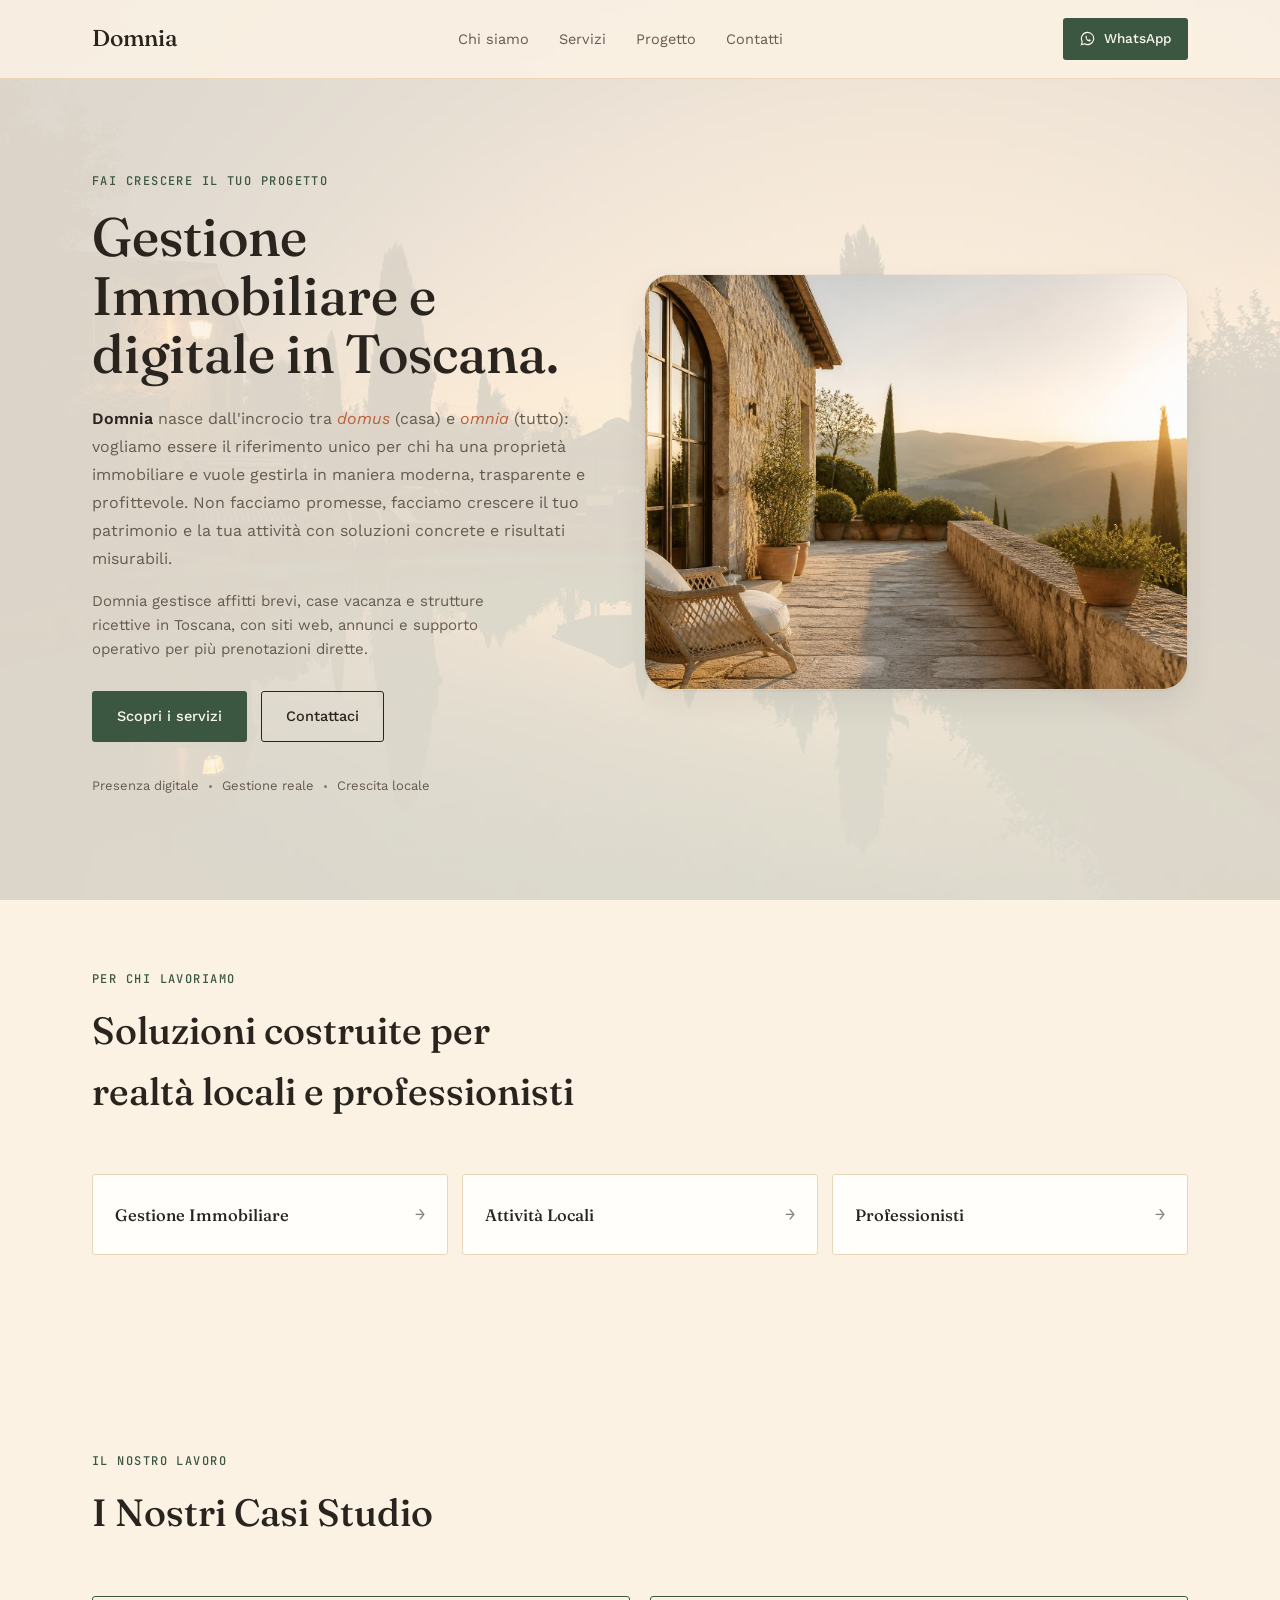
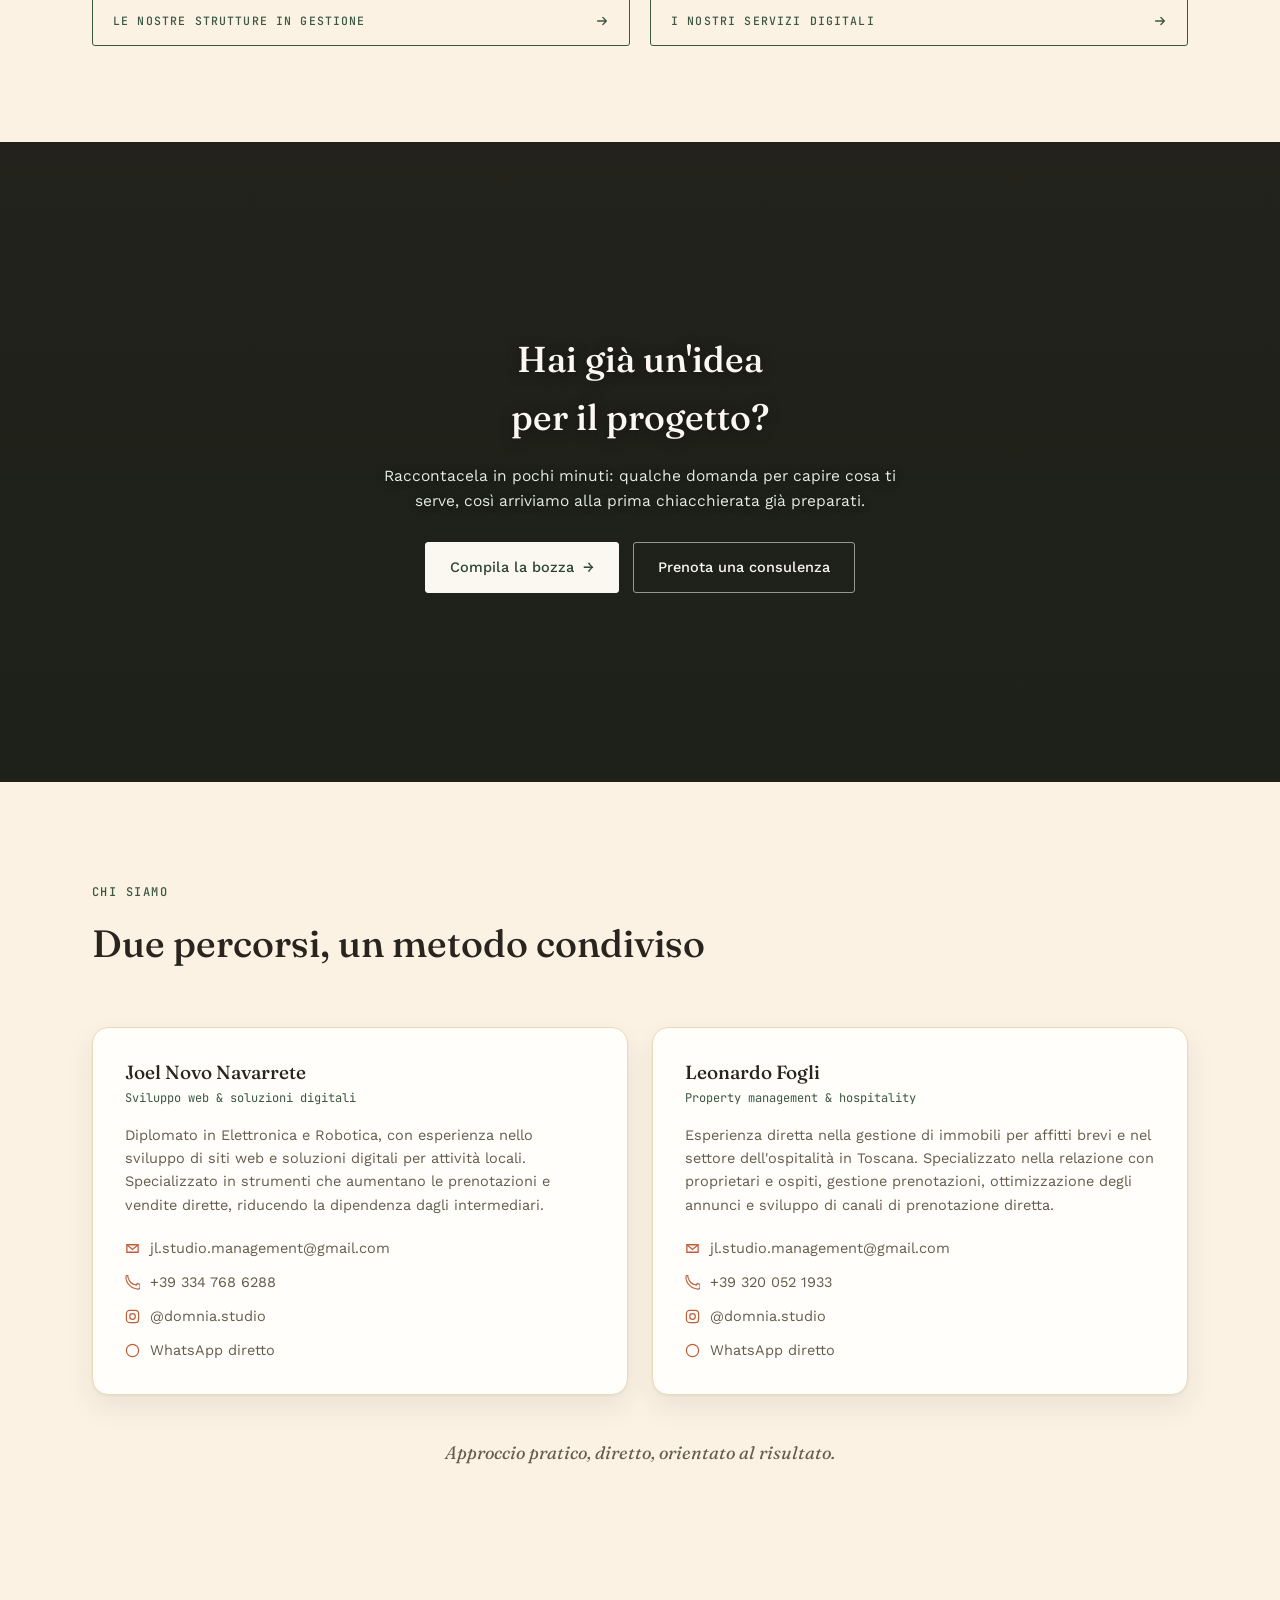
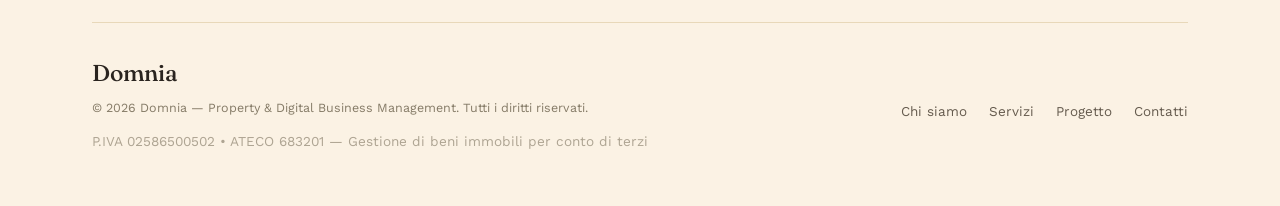
==== commit f048cfd0: "Cambia 'ospitalità' in 'professionisti' nella sezione Attività locali" ====
--- a/index.html
+++ b/index.html
@@ -59,7 +59,7 @@
     <div class="wrap">
       <div class="section-head">
         <span class="eyebrow fade-up">Per chi lavoriamo</span>
-        <h2 class="fade-up" data-delay="1">Soluzioni costruite per realtà locali e ospitalità</h2>
+        <h2 class="fade-up" data-delay="1">Soluzioni costruite per realtà locali e professionisti</h2>
       </div>
       <div class="chip-grid">
         <a class="chip" href="gestione-immobiliare.html">Gestione Immobiliare <span class="chip-more" aria-hidden="true">&rarr;</span></a>
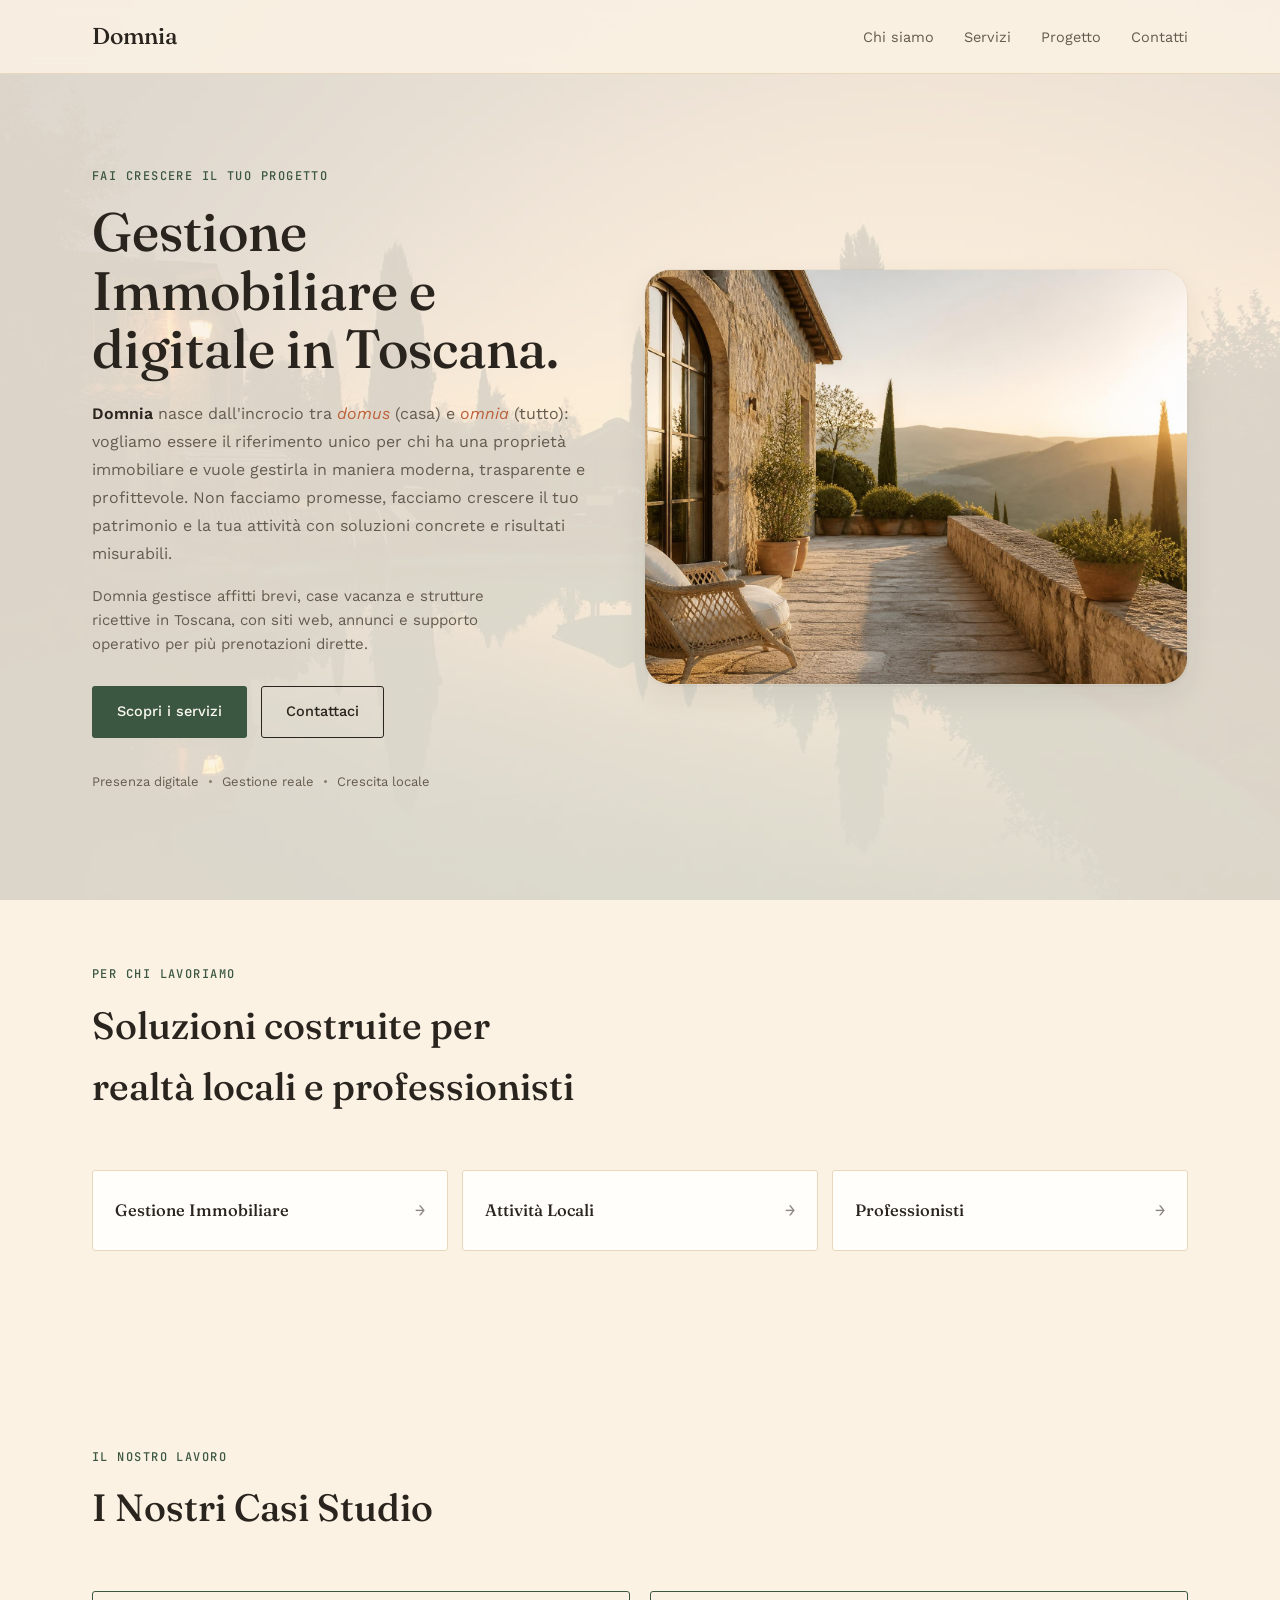
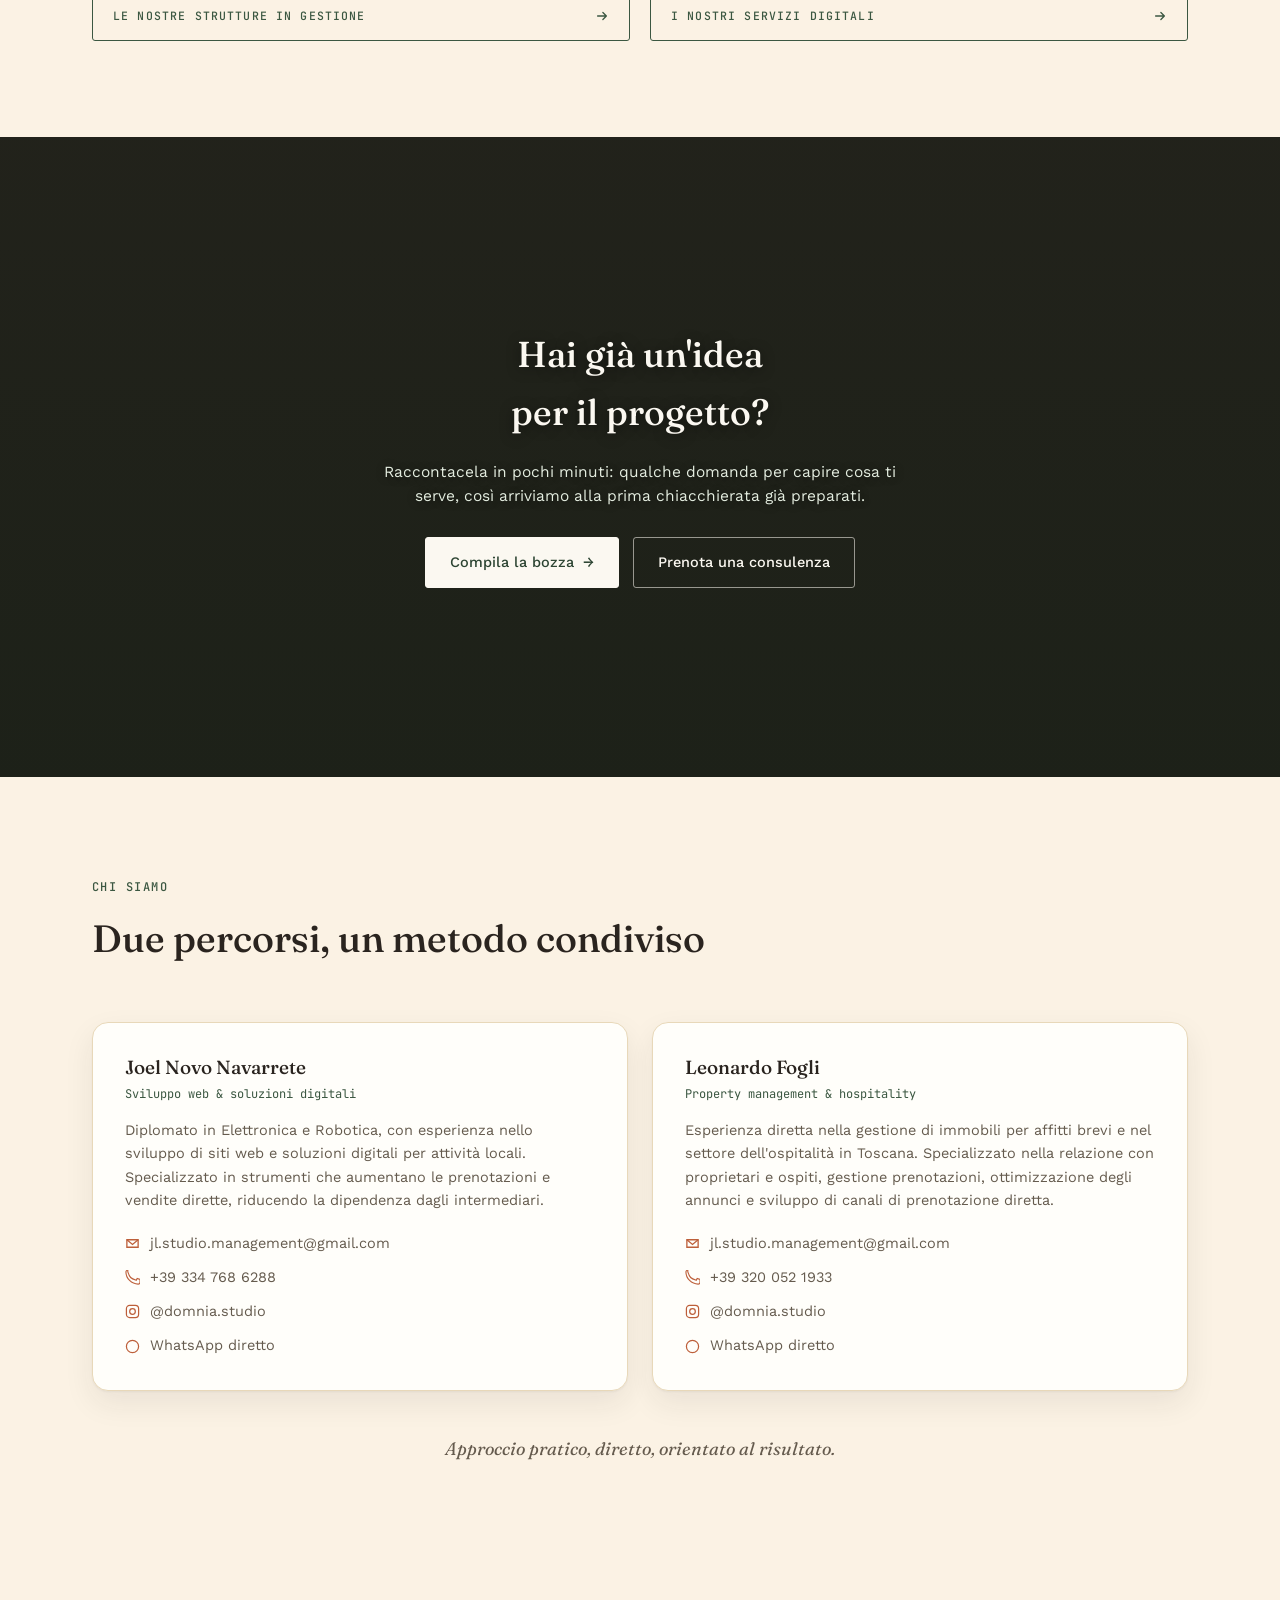
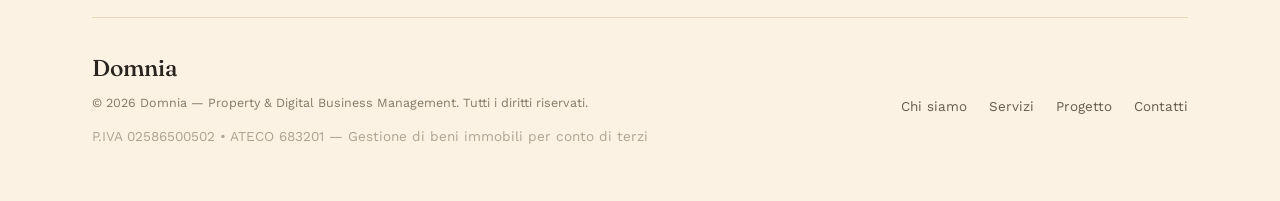
==== commit 09cc32d1: "Togli il pulsante WhatsApp dal header" ====
--- a/index.html
+++ b/index.html
@@ -18,10 +18,6 @@
       <li><a href="#progetto">Progetto</a></li>
       <li><a href="#contatti">Contatti</a></li>
     </ul>
-    <a class="btn btn-primary btn-sm" href="https://wa.me/393200521933" target="_blank" rel="noopener">
-      <svg class="wa-icon" width="15" height="15" viewBox="0 0 16 16" fill="none"><path d="M8 1.5a6.5 6.5 0 0 0-5.6 9.8L1.5 14.5l3.3-.9A6.5 6.5 0 1 0 8 1.5Z" stroke="currentColor" stroke-width="1.2"/><path d="M5.6 5.4c.2-.4.4-.4.6-.4h.4c.2 0 .3 0 .4.3l.5 1.2c0 .2 0 .3-.1.4l-.4.5c-.1.1-.1.2 0 .4.3.6 1 1.3 1.6 1.6.2.1.3.1.4 0l.5-.4c.1-.1.2-.1.4-.1l1.2.5c.2.1.3.2.3.4v.4c0 .2 0 .4-.4.6-.4.3-1 .4-1.6.2-1.4-.4-2.9-1.9-3.3-3.3-.2-.6-.1-1.2.2-1.6Z" fill="currentColor"/></svg>
-      WhatsApp
-    </a>
   </div>
 </header>
 
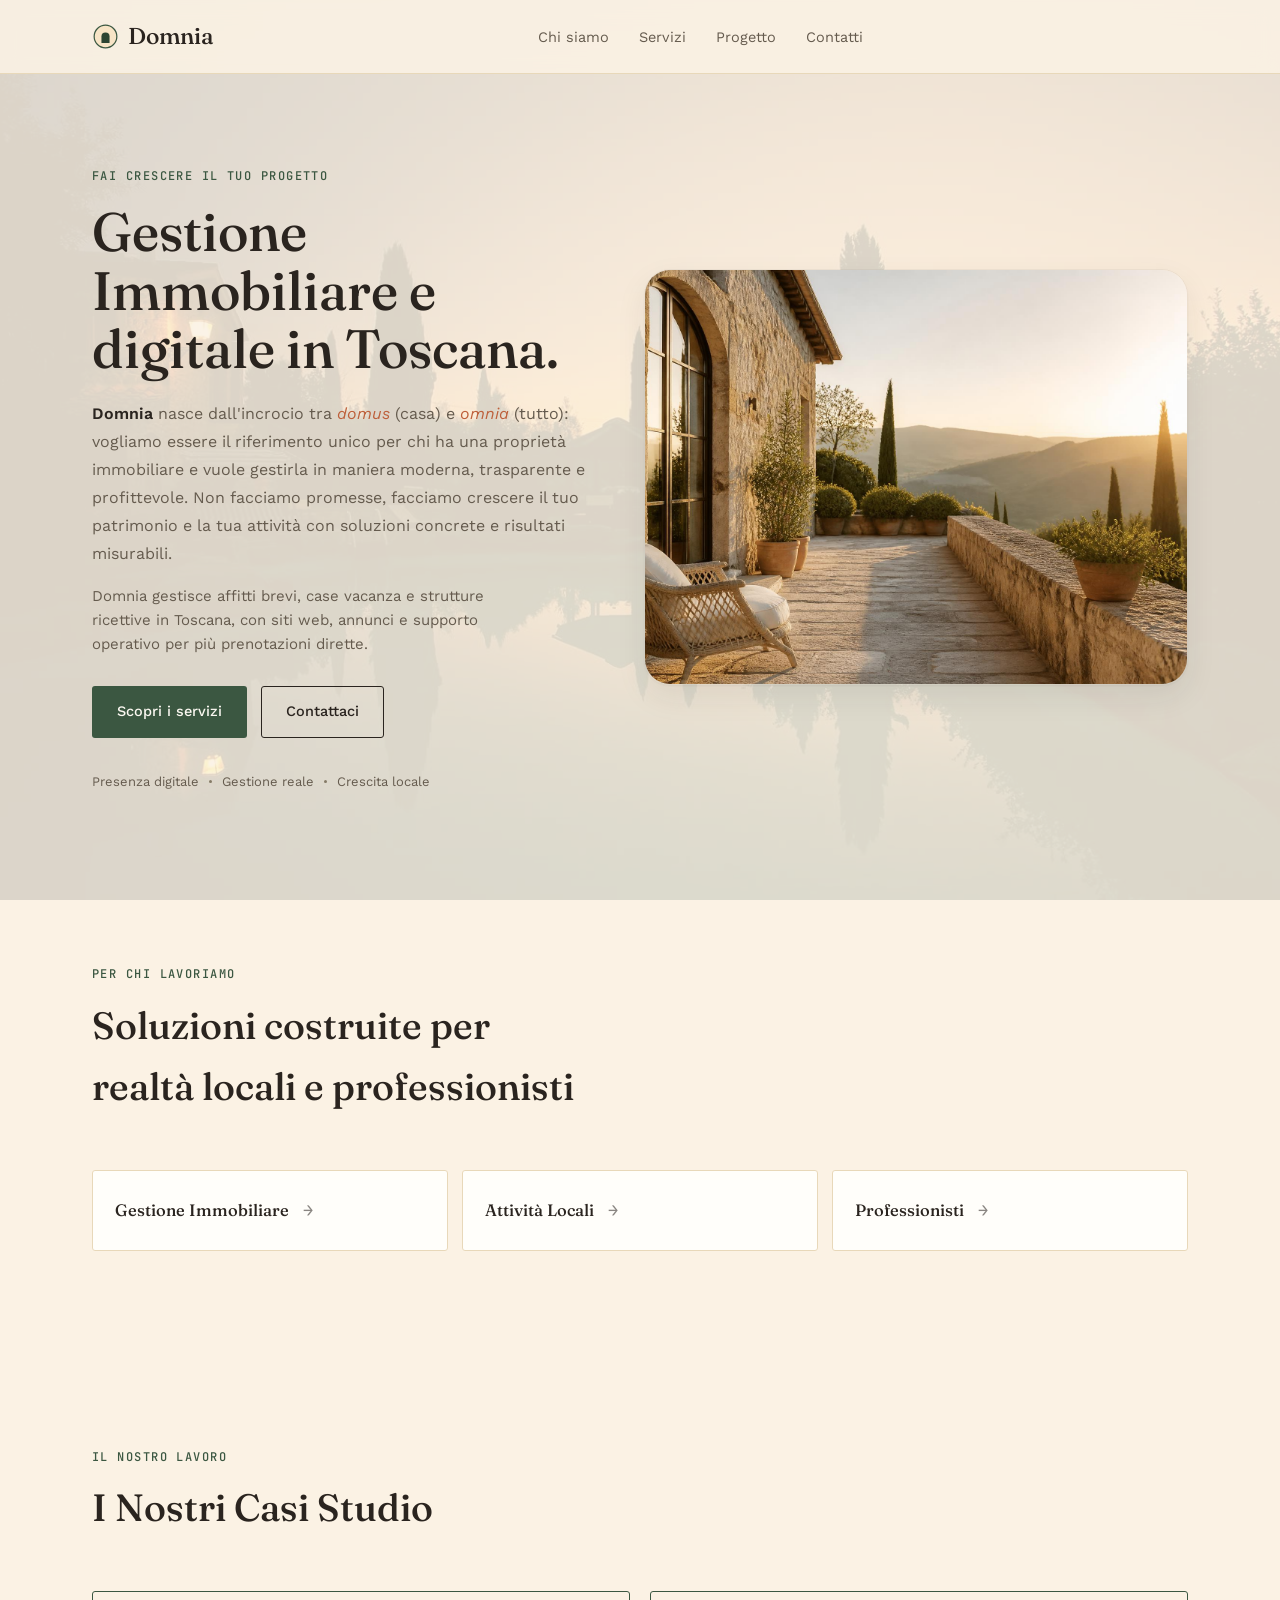
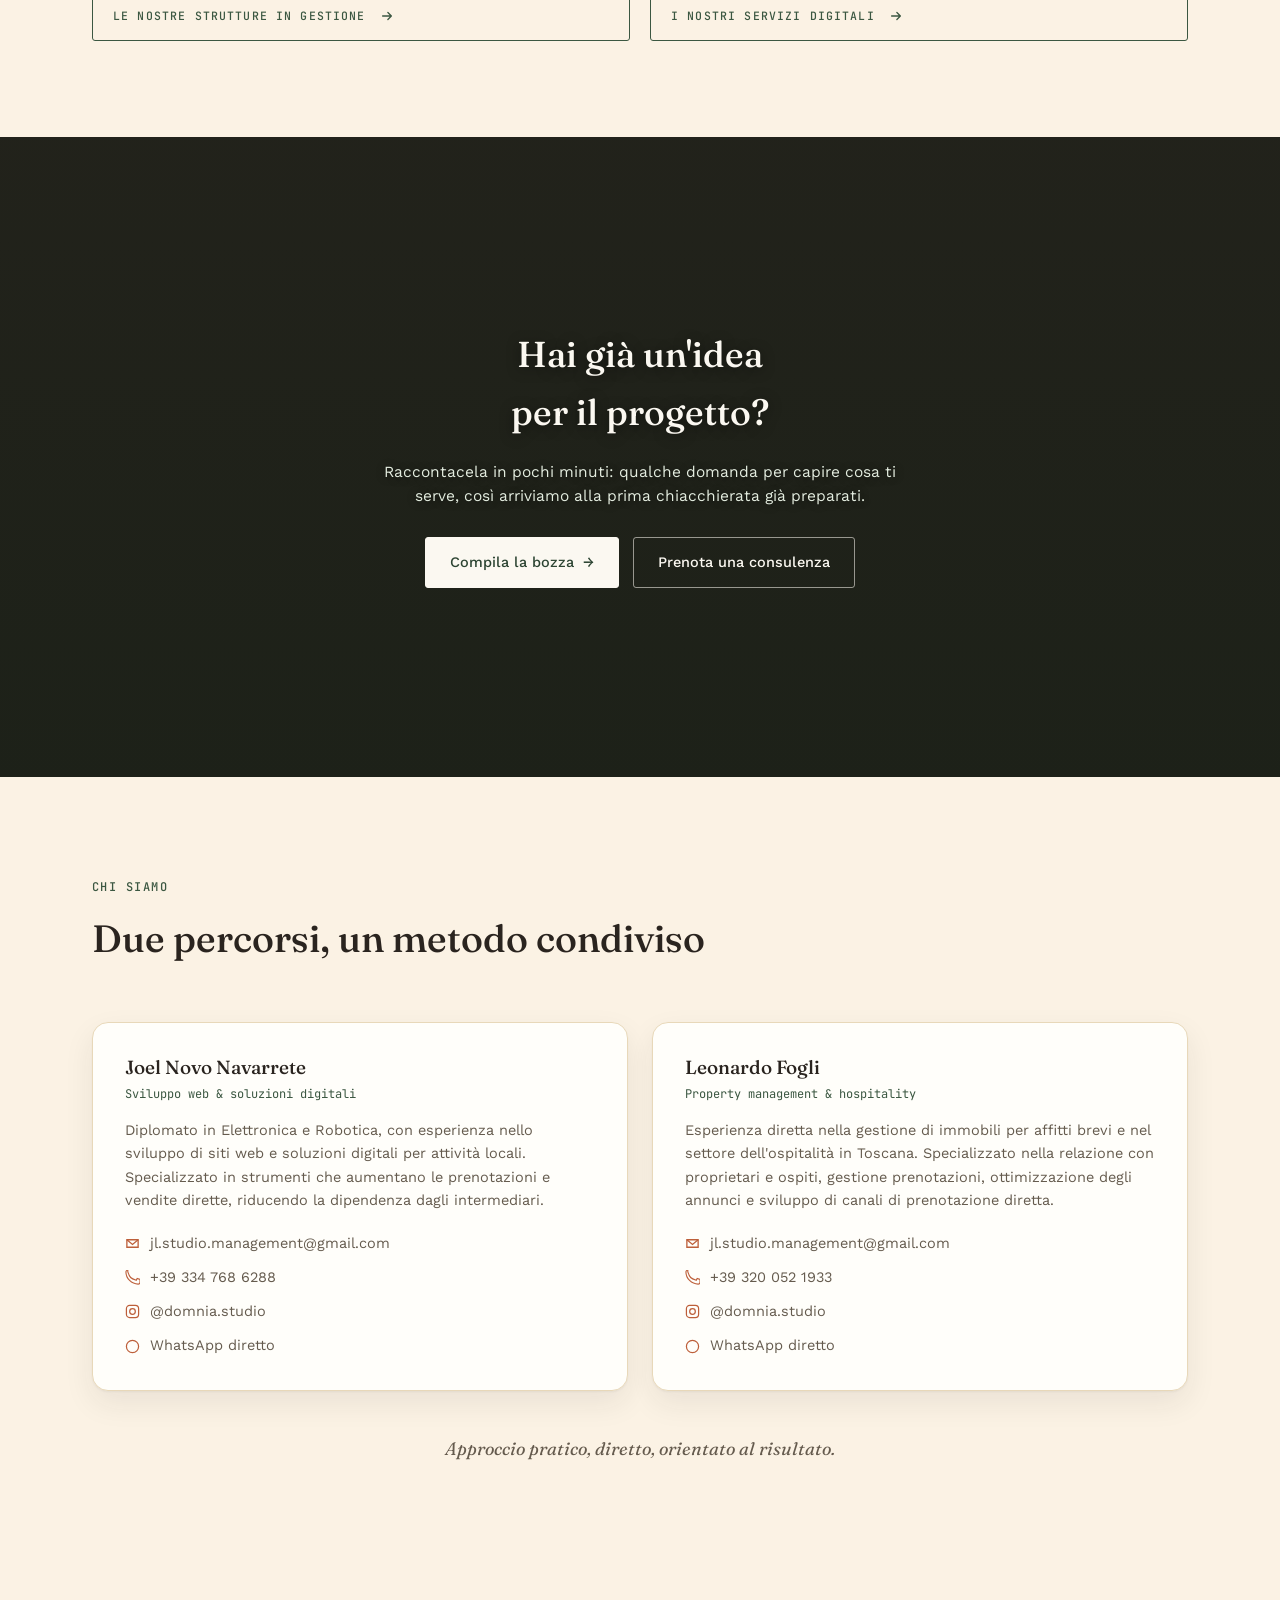
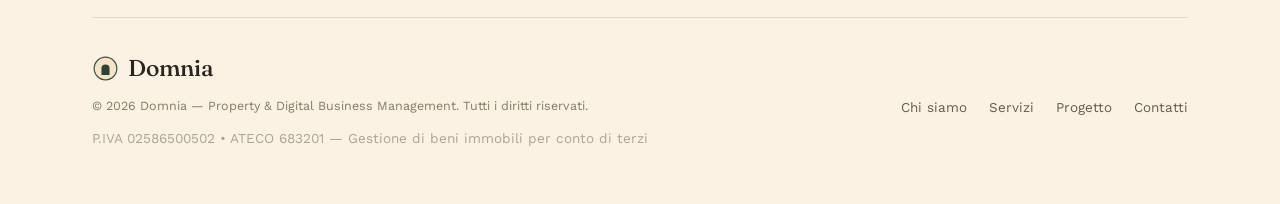
==== commit 33f8af4a: "Aggiungi il simbolo al logo: un arco toscano dentro un sigillo circolare Domnia nasce dall'incrocio " ====
--- a/index.html
+++ b/index.html
@@ -11,7 +11,7 @@
 
 <header class="nav">
   <div class="nav-row">
-    <a class="logo" href="#top">Domnia</a>
+    <a class="logo" href="#top"><svg class="logo-mark" viewBox="0 0 200 200" aria-hidden="true"><circle cx="100" cy="100" r="84" fill="var(--bg-hero-2)"></circle><circle cx="100" cy="100" r="84" fill="none" stroke="var(--accent)" stroke-width="9"></circle><path d="M70,148 L70,100 A30,30 0 0 1 130,100 L130,148 Z" fill="var(--accent-deep)"></path></svg><span>Domnia</span></a>
     <ul class="nav-links">
       <li><a href="#chi-siamo">Chi siamo</a></li>
       <li><a href="#servizi">Servizi</a></li>
@@ -144,7 +144,7 @@
     <hr class="hairline" style="margin-bottom:32px">
     <div class="footer-row">
       <div>
-        <a class="logo" href="#top">Domnia</a>
+        <a class="logo" href="#top"><svg class="logo-mark" viewBox="0 0 200 200" aria-hidden="true"><circle cx="100" cy="100" r="84" fill="var(--bg-hero-2)"></circle><circle cx="100" cy="100" r="84" fill="none" stroke="var(--accent)" stroke-width="9"></circle><path d="M70,148 L70,100 A30,30 0 0 1 130,100 L130,148 Z" fill="var(--accent-deep)"></path></svg><span>Domnia</span></a>
         <p class="footer-copy">© 2026 Domnia — Property &amp; Digital Business Management. Tutti i diritti riservati.</p>
         <p class="footer-copy" style="font-size: 0.85em; opacity: 0.65;">P.IVA 02586500502 • ATECO 683201 — Gestione di beni immobili per conto di terzi</p>
       </div>
--- a/assets/style.css
+++ b/assets/style.css
@@ -88,13 +88,15 @@
     border-bottom:1px solid var(--line);
   }
   .nav-row{
-    display:flex; align-items:center; justify-content:space-between;
+    display:grid; grid-template-columns: auto 1fr auto; align-items:center;
     padding:18px 32px; max-width:1160px; margin:0 auto; gap:24px;
   }
   .logo{
+    display:inline-flex; align-items:center; gap:9px;
     font-family:'Fraunces', serif; font-weight:500; font-size:23px; letter-spacing:-0.01em; color:var(--ink);
   }
-  .nav-links{ display:flex; align-items:center; gap:30px; list-style:none; margin:0; padding:0; }
+  .logo-mark{ width:27px; height:27px; flex:none; }
+  .nav-links{ display:flex; align-items:center; justify-content:center; gap:30px; grid-column:2; justify-self:center; list-style:none; margin:0; padding:0; }
   .nav-links a{ font-size:14.5px; color:var(--ink-soft); transition:color .15s; }
   .nav-links a:hover{ color:var(--accent); }
   @media (max-width:820px){ .nav-links{ display:none; } }
@@ -167,7 +169,7 @@
   .chip-grid{ display:grid; grid-template-columns:repeat(3,1fr); gap:14px; }
   @media (max-width:720px){ .chip-grid{ grid-template-columns:1fr; } }
   .chip{
-    display:flex; align-items:center; justify-content:space-between; gap:14px;
+    display:grid; grid-template-columns: auto 1fr auto; align-items:center; gap:14px;
     width:100%; text-align:left; cursor:pointer;
     background:var(--surface); border:1px solid var(--line); border-radius:3px;
     padding:26px 22px; font-family:'Fraunces',serif; font-size:16.5px; font-weight:500;
@@ -180,7 +182,7 @@
   /* ---------- ESPANSORE "COME LAVORIAMO" ---------- */
   .modal-steps{ margin-top:22px; border-top:1px solid var(--line); padding-top:18px; }
   .modal-steps summary{
-    display:flex; align-items:center; justify-content:space-between;
+    display:grid; grid-template-columns: auto 1fr auto; align-items:center;
     cursor:pointer; list-style:none;
     font-family:'JetBrains Mono',monospace; font-size:11px; font-weight:500;
     text-transform:uppercase; letter-spacing:0.08em; color:var(--accent);
@@ -240,7 +242,7 @@
   /* margin-top:auto incolla il pulsante in fondo alla scheda: le due schede
      hanno elenchi di lunghezza diversa, cosi' i pulsanti restano allineati. */
   .btn-strutture{
-    display:flex; align-items:center; justify-content:space-between; gap:14px;
+    display:grid; grid-template-columns: auto 1fr auto; align-items:center; gap:14px;
     width:100%; margin-top:auto; padding:15px 20px; text-align:left;
     background:transparent; border:1px solid var(--accent); border-radius:3px;
     color:var(--accent); font-family:'JetBrains Mono',monospace;
@@ -541,7 +543,7 @@
   /* ---------- FOOTER ---------- */
   footer{ padding:40px 0; }
   .footer-row{ display:flex; justify-content:space-between; align-items:center; flex-wrap:wrap; gap:16px; }
-  .footer-links{ display:flex; gap:22px; list-style:none; margin:0; padding:0; flex-wrap:wrap; }
+  .footer-links{ display:flex; justify-content:center; gap:22px; list-style:none; margin:0; padding:0; flex-wrap:wrap; }
   .footer-links a{ font-size:13.5px; color:var(--ink-soft); }
   .footer-links a:hover{ color:var(--accent); }
   .footer-copy{ font-size:12.5px; color:var(--ink-faint); margin-top:6px; }
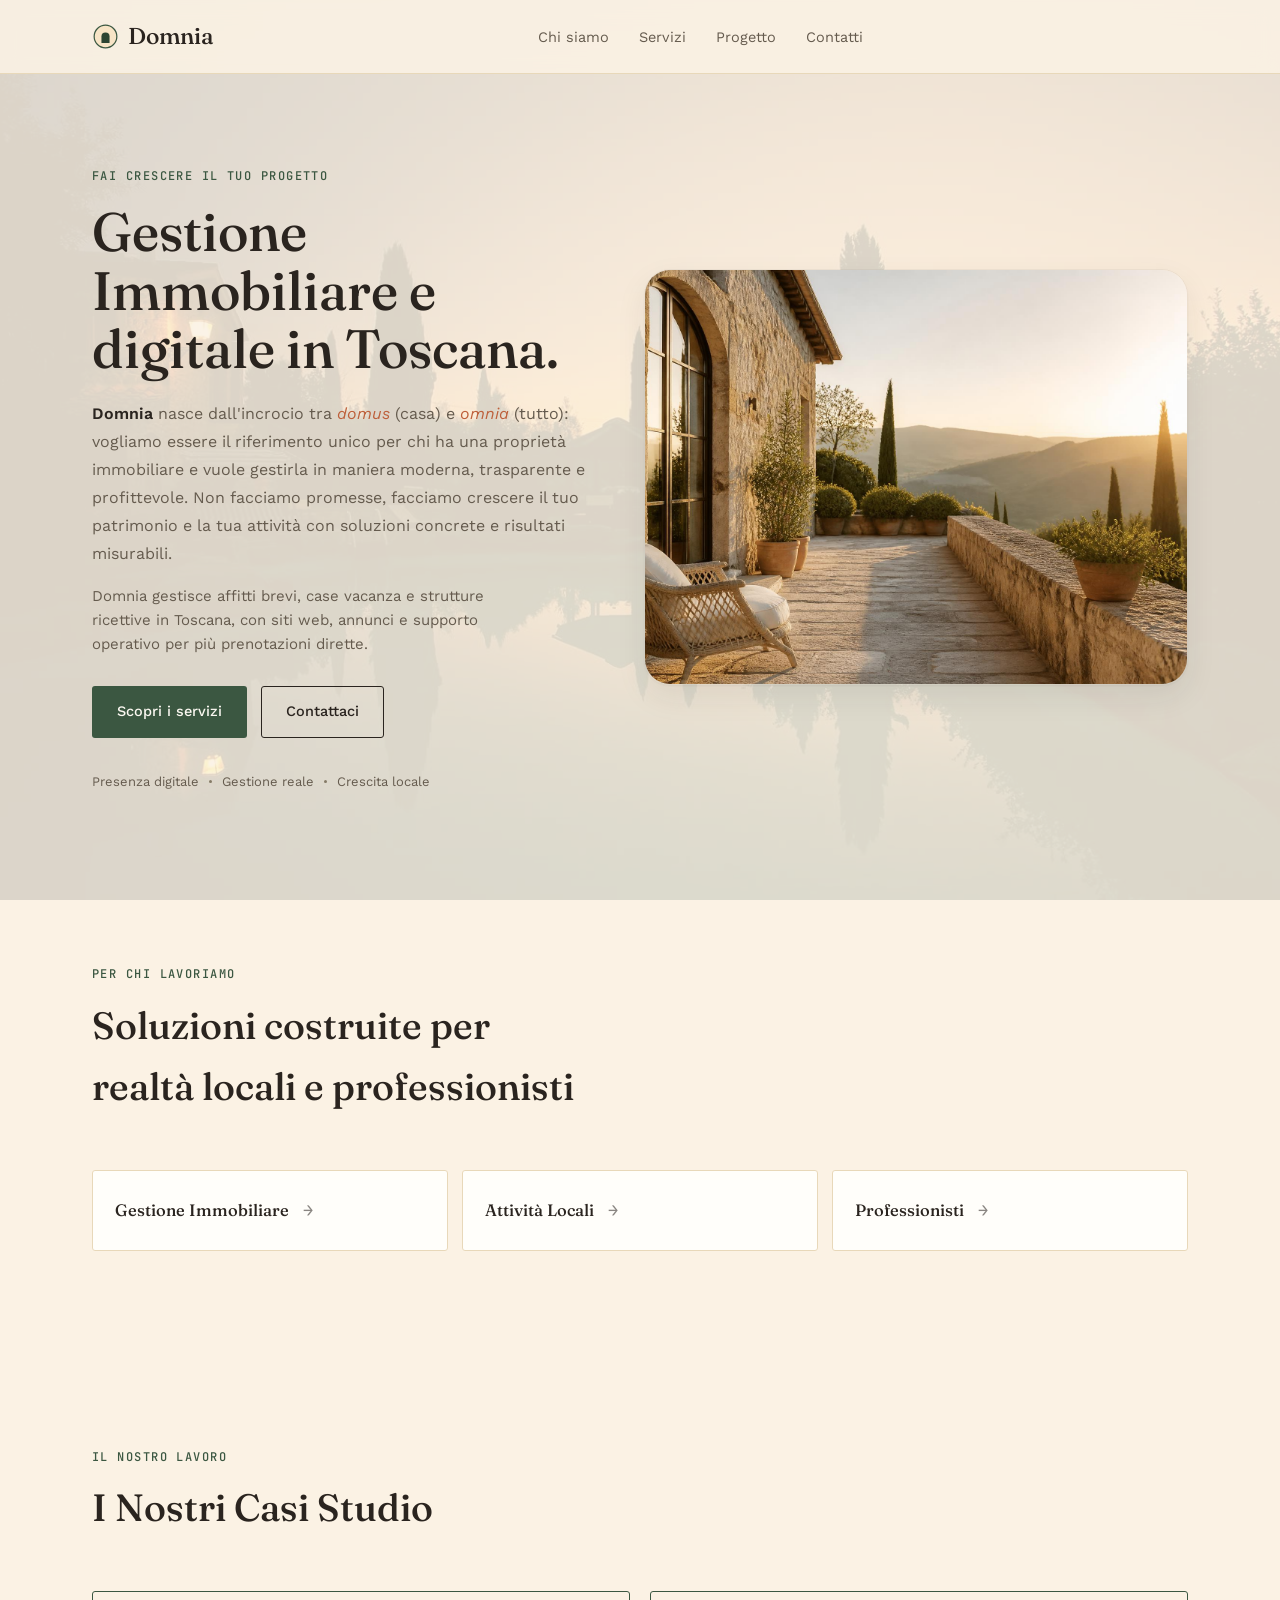
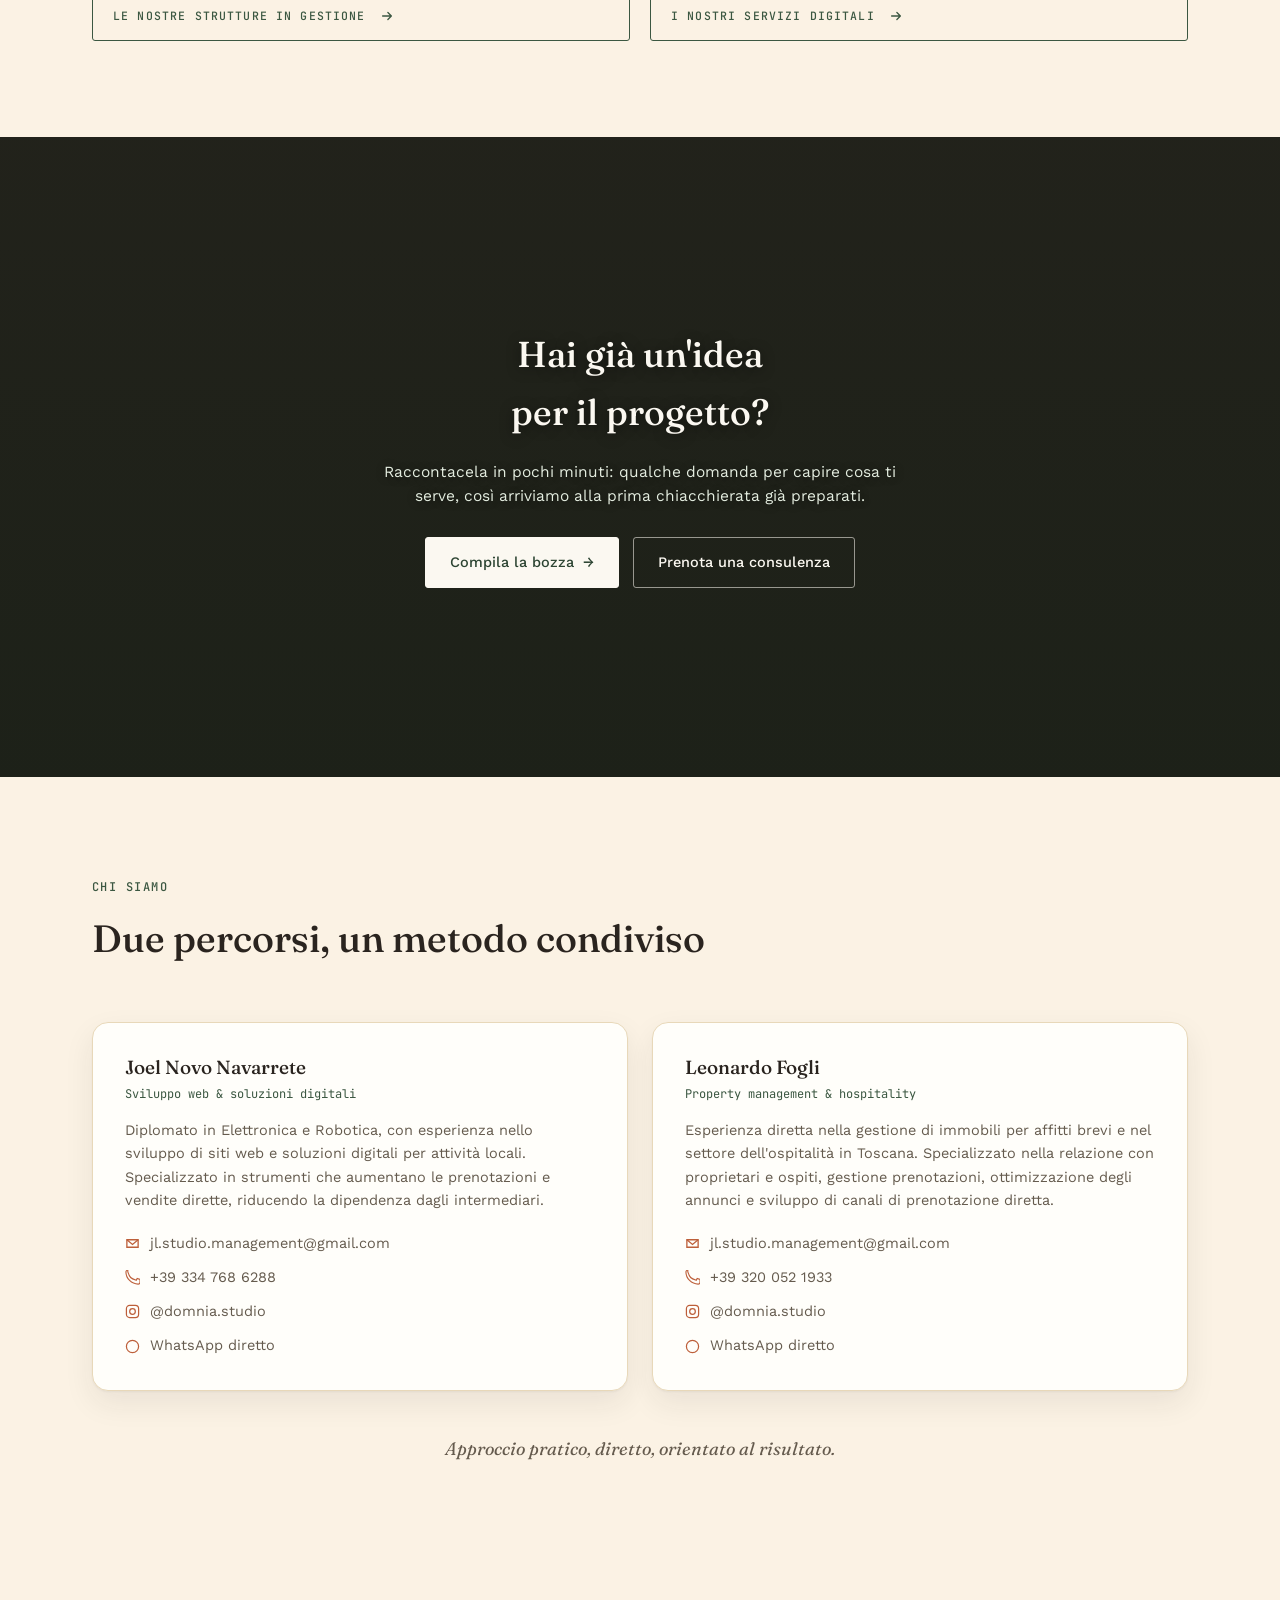
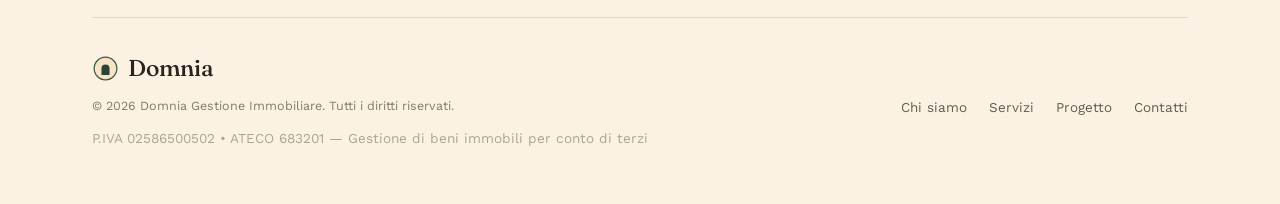
==== commit ff12b228: "Allinea il nome dell'attivita' a quello del profilo Google Il nome scelto e' "Domnia Gestione Immobi" ====
--- a/index.html
+++ b/index.html
@@ -3,9 +3,103 @@
 <head>
 <meta charset="UTF-8">
 <meta name="viewport" content="width=device-width, initial-scale=1.0">
-<title>Domnia</title>
+<title>Gestione immobiliare e digitale in Toscana — Domnia</title>
 <meta name="description" content="Domnia — gestione immobiliare e digitale in Toscana: siti web, annunci e supporto operativo per più prenotazioni dirette.">
+<link rel="canonical" href="https://domnia-gestioneimmobiliare.com/">
+<meta property="og:type" content="website">
+<meta property="og:locale" content="it_IT">
+<meta property="og:site_name" content="Domnia">
+<meta property="og:url" content="https://domnia-gestioneimmobiliare.com/">
+<meta property="og:title" content="Gestione immobiliare e digitale in Toscana — Domnia">
+<meta property="og:description" content="Domnia — gestione immobiliare e digitale in Toscana: siti web, annunci e supporto operativo per più prenotazioni dirette.">
+<meta property="og:image" content="https://domnia-gestioneimmobiliare.com/images/hero-toscana.jpg">
+<meta name="twitter:card" content="summary_large_image">
 <link rel="stylesheet" href="assets/style.css">
+<script type="application/ld+json">
+{
+  "@context": "https://schema.org",
+  "@type": "ProfessionalService",
+  "name": "Domnia Gestione Immobiliare",
+  "alternateName": "Domnia",
+  "description": "Gestione immobiliare e digitale in Toscana: affitti brevi, affitti transitori, siti web e presenza online per proprietari e attività locali.",
+  "url": "https://domnia-gestioneimmobiliare.com/",
+  "image": "https://domnia-gestioneimmobiliare.com/images/hero-toscana.jpg",
+  "email": "jl.studio.management@gmail.com",
+  "telephone": "+39 320 052 1933",
+  "vatID": "IT02586500502",
+  "priceRange": "$$",
+  "address": {
+    "@type": "PostalAddress",
+    "streetAddress": "Via Galimberti 15",
+    "addressLocality": "Pontedera",
+    "postalCode": "56025",
+    "addressRegion": "PI",
+    "addressCountry": "IT"
+  },
+  "areaServed": [
+    {
+      "@type": "Place",
+      "name": "Pontedera"
+    },
+    {
+      "@type": "Place",
+      "name": "Valdera"
+    },
+    {
+      "@type": "Place",
+      "name": "Pisa"
+    },
+    {
+      "@type": "Place",
+      "name": "Versilia"
+    },
+    {
+      "@type": "Place",
+      "name": "Torre del Lago"
+    },
+    {
+      "@type": "Place",
+      "name": "Lido di Camaiore"
+    },
+    {
+      "@type": "Place",
+      "name": "Lucca"
+    },
+    {
+      "@type": "Place",
+      "name": "Livorno"
+    },
+    {
+      "@type": "Place",
+      "name": "Firenze"
+    },
+    {
+      "@type": "AdministrativeArea",
+      "name": "Toscana"
+    }
+  ],
+  "knowsLanguage": "it",
+  "sameAs": [
+    "https://www.instagram.com/domnia.studio"
+  ],
+  "contactPoint": [
+    {
+      "@type": "ContactPoint",
+      "contactType": "gestione immobiliare",
+      "telephone": "+39 334 768 6288",
+      "email": "jl.studio.management@gmail.com",
+      "availableLanguage": "it"
+    },
+    {
+      "@type": "ContactPoint",
+      "contactType": "servizi digitali",
+      "telephone": "+39 320 052 1933",
+      "email": "jl.studio.management@gmail.com",
+      "availableLanguage": "it"
+    }
+  ]
+}
+</script>
 </head>
 <body>
 
@@ -145,7 +239,7 @@
     <div class="footer-row">
       <div>
         <a class="logo" href="#top"><svg class="logo-mark" viewBox="0 0 200 200" aria-hidden="true"><circle cx="100" cy="100" r="84" fill="var(--bg-hero-2)"></circle><circle cx="100" cy="100" r="84" fill="none" stroke="var(--accent)" stroke-width="9"></circle><path d="M70,148 L70,100 A30,30 0 0 1 130,100 L130,148 Z" fill="var(--accent-deep)"></path></svg><span>Domnia</span></a>
-        <p class="footer-copy">© 2026 Domnia — Property &amp; Digital Business Management. Tutti i diritti riservati.</p>
+        <p class="footer-copy">© 2026 Domnia Gestione Immobiliare. Tutti i diritti riservati.</p>
         <p class="footer-copy" style="font-size: 0.85em; opacity: 0.65;">P.IVA 02586500502 • ATECO 683201 — Gestione di beni immobili per conto di terzi</p>
       </div>
       <ul class="footer-links">
--- a/assets/style.css
+++ b/assets/style.css
@@ -402,20 +402,6 @@
   .q-scelta:has(input:checked){ border-color:var(--accent); background:var(--accent-tint); }
   .q-altro{ max-width:520px; }
 
-  /* Trappola anti-robot: fuori dallo schermo, non nascosta con display:none,
-     perche' i robot ignorano i campi dichiaratamente invisibili. */
-  .q-trappola{ position:absolute; left:-9999px; width:1px; height:1px; overflow:hidden; }
-
-  .q-campo input[type="file"]{
-    padding:10px 13px; font-size:13.5px; cursor:pointer;
-  }
-  .q-campo input[type="file"]::file-selector-button{
-    font:inherit; font-size:13px; margin-right:12px; cursor:pointer;
-    background:var(--accent-tint); color:var(--accent-deep);
-    border:1px solid var(--line); border-radius:3px; padding:7px 13px;
-  }
-  .q-campo input[type="file"]:disabled{ opacity:.5; cursor:not-allowed; }
-
   .q-invio{ margin-top:44px; padding-top:28px; border-top:1px solid var(--line); }
   .q-invio .btn-primary{ border:none; }
   .q-link{
